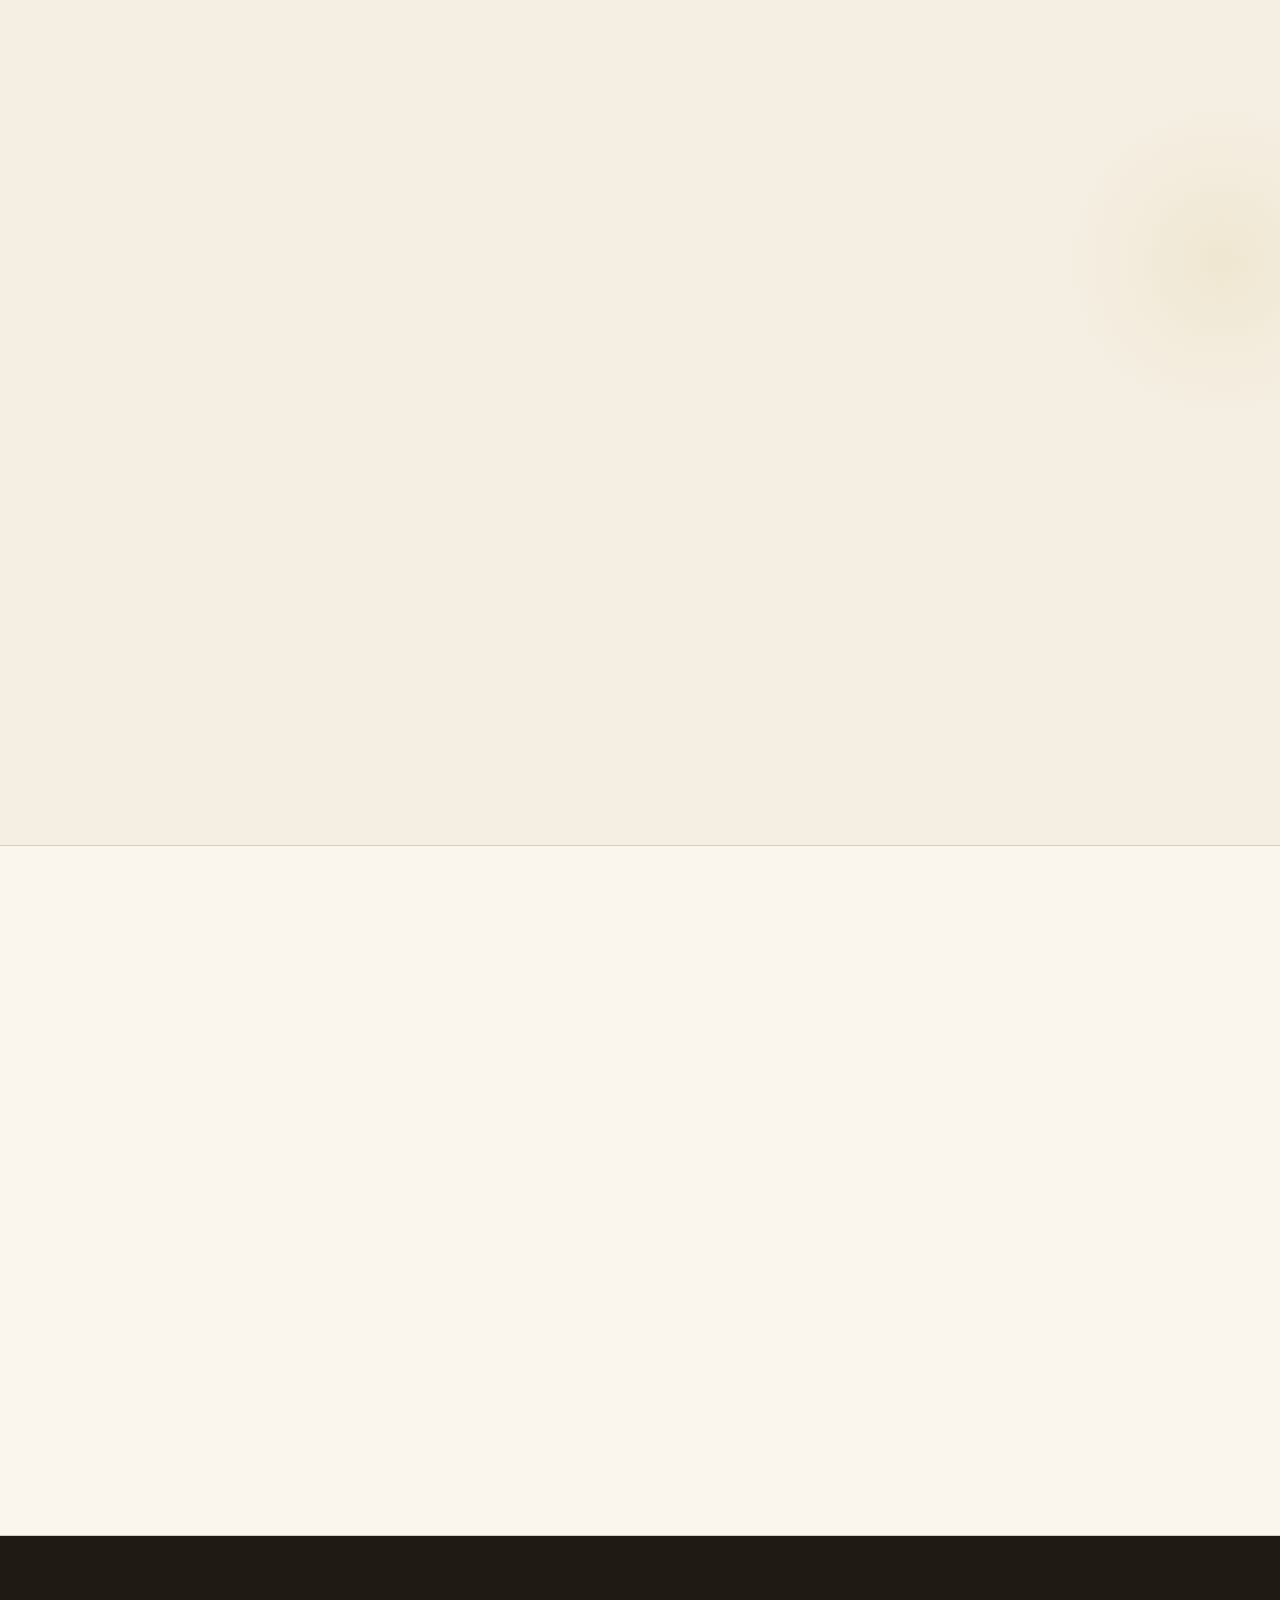
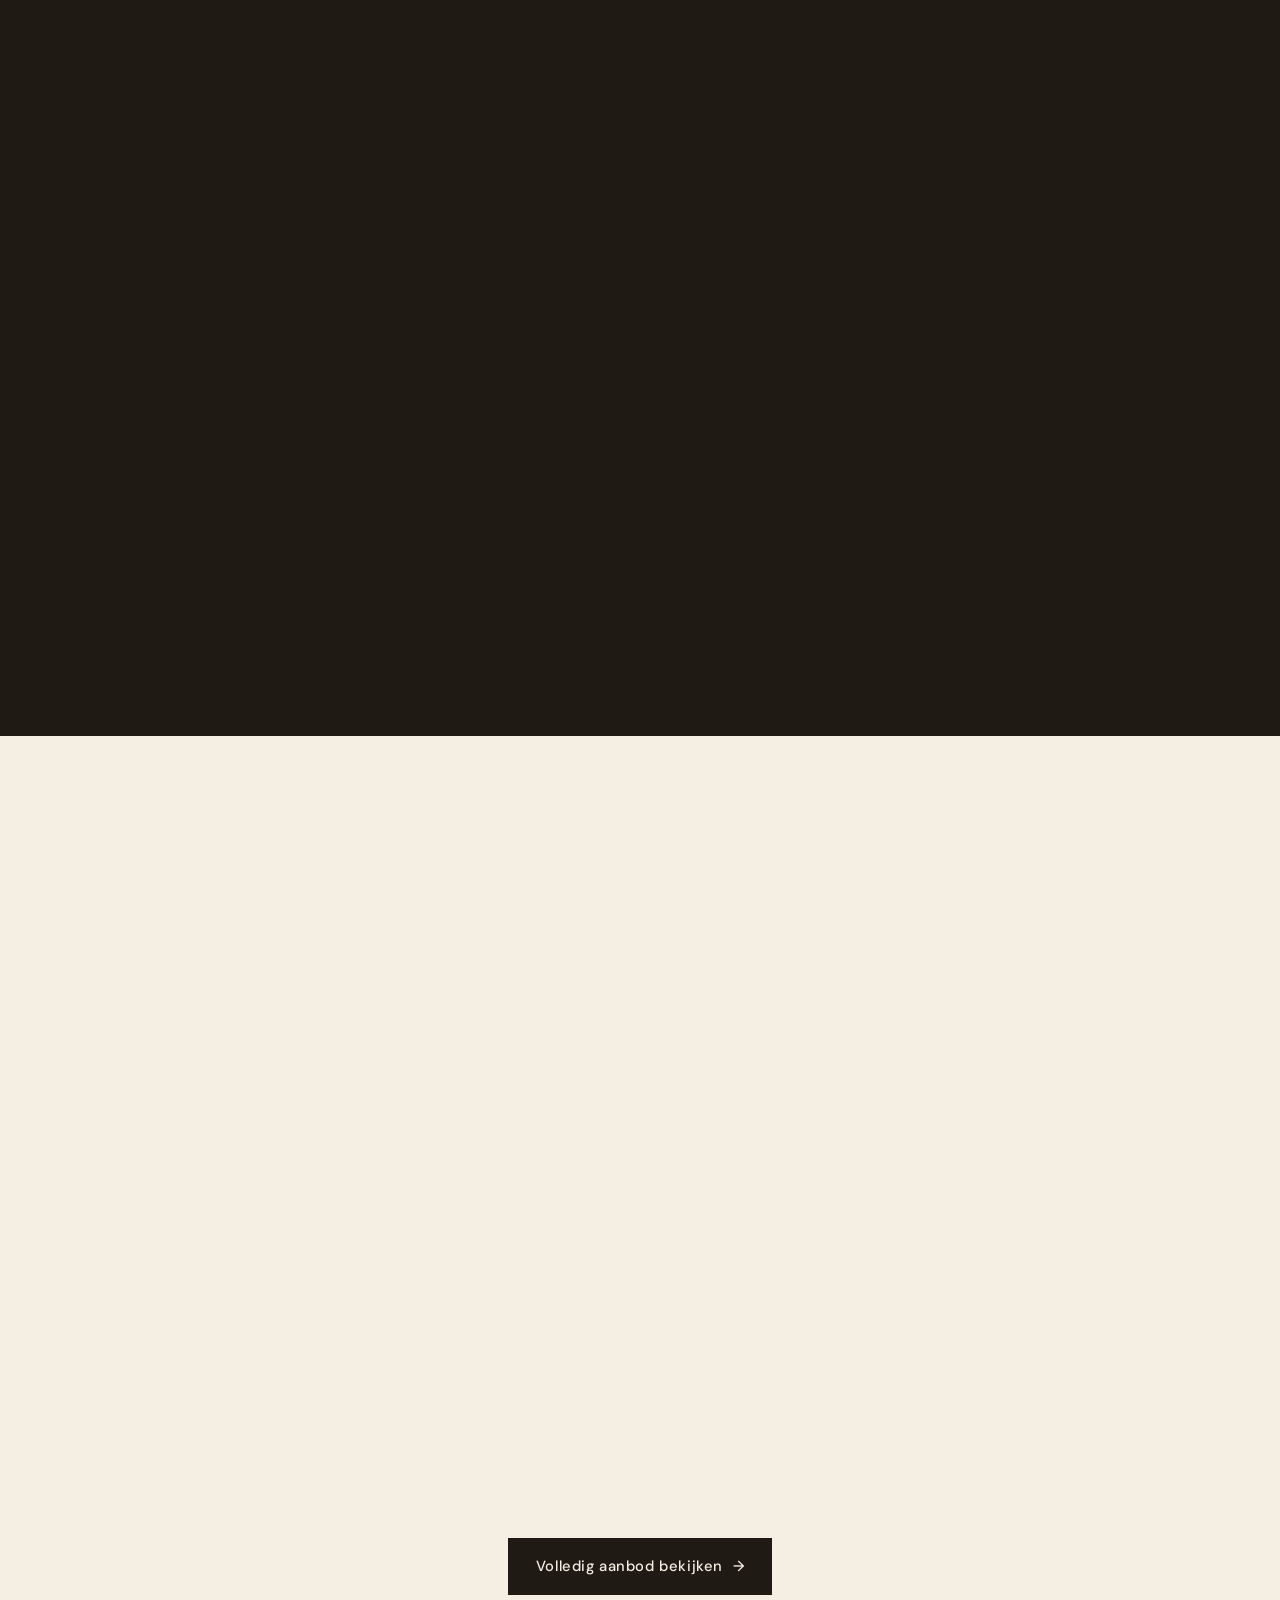
==== index.html @ 1dd6e979 "Add files via upload" ====
<!DOCTYPE html>
<html lang="nl">
<head>
  <meta charset="UTF-8" />
  <meta name="viewport" content="width=device-width, initial-scale=1.0" />

  <!-- SEO -->
  <title>Bakkerij Peterse Delft — Ambachtelijk desembrood, Nederlands Kampioen 2023</title>
  <meta name="description" content="Ambachtelijke bakkerij in Delft. Verse desembroden, viennoiserie en banket van Daan Peterse — Nederlands Kampioen Desembrood 2023. Open wo, vr en za." />
  <meta name="robots" content="index, follow" />
  <link rel="canonical" href="https://www.bakkerijpeterse.nl/index.html" />

  <!-- Open Graph -->
  <meta property="og:title" content="Bakkerij Peterse Delft — Ambachtelijk desembrood" />
  <meta property="og:description" content="Verse desembroden uit Delft van Daan Peterse, Nederlands Kampioen Desembrood 2023." />
  <meta property="og:image" content="https://www.bakkerijpeterse.nl/assets/images/og-image.webp" />
  <meta property="og:url" content="https://www.bakkerijpeterse.nl/" />
  <meta property="og:type" content="website" />
  <meta property="og:locale" content="nl_NL" />

  <!-- Twitter -->
  <meta name="twitter:card" content="summary_large_image" />

  <!-- Favicon -->
  <link rel="icon" href="assets/images/favicon.ico" />

  <!-- Fonts -->
  <link rel="preconnect" href="https://fonts.googleapis.com" />
  <link rel="preconnect" href="https://fonts.gstatic.com" crossorigin />
  <link href="https://fonts.googleapis.com/css2?family=Fraunces:ital,opsz,wght,SOFT@0,9..144,300..700,30..100;1,9..144,300..700,30..100&family=DM+Sans:wght@400;500;700&display=swap" rel="stylesheet" />

  <!-- Stylesheet -->
  <link rel="stylesheet" href="style.css" />

  <!-- JSON-LD Structured Data: Bakery -->
  <script type="application/ld+json">
  {
    "@context": "https://schema.org",
    "@type": "Bakery",
    "name": "Bakkerij Peterse",
    "description": "Ambachtelijke bakkerij in Delft, gespecialiseerd in desembrood. Eigenaar Daan Peterse is Nederlands Kampioen Desembrood 2023.",
    "url": "https://www.bakkerijpeterse.nl/",
    "image": "https://www.bakkerijpeterse.nl/assets/images/og-image.webp",
    "telephone": "",
    "email": "info@bakkerijpeterse.nl",
    "priceRange": "€€",
    "address": {
      "@type": "PostalAddress",
      "streetAddress": "Hugo de Grootstraat 100",
      "postalCode": "2613 TX",
      "addressLocality": "Delft",
      "addressCountry": "NL"
    },
    "geo": {
      "@type": "GeoCoordinates",
      "latitude": 52.0092962,
      "longitude": 4.3525276
    },
    "openingHoursSpecification": [
      { "@type": "OpeningHoursSpecification", "dayOfWeek": "Wednesday", "opens": "08:00", "closes": "16:00" },
      { "@type": "OpeningHoursSpecification", "dayOfWeek": "Friday",    "opens": "08:00", "closes": "16:00" },
      { "@type": "OpeningHoursSpecification", "dayOfWeek": "Saturday",  "opens": "08:00", "closes": "15:00" }
    ],
    "award": "Nederlands Kampioen Desembrood 2023",
    "sameAs": [
      "https://www.instagram.com/bakkerijpeterse",
      "https://www.facebook.com/p/BakkerijPeterse-100066676513815/"
    ]
  }
  </script>
</head>

<body data-page="home">

  <!-- Header (geladen via fetch) -->
  <div id="site-header"></div>

  <main>
    <!-- ===== HERO ===== -->
    <section class="hero">
      <div class="container">
        <div class="hero-grid">
          <div class="hero-text reveal">
            <span class="eyebrow">Bakkerij in Delft · sinds 2020</span>
            <h1>Eerlijk brood, <em>met geduld</em> gebakken.</h1>
            <p class="lead">Volkoren desembrood dat 24 uur de tijd krijgt. Croissants met écht roomboter. Een buurtbakker die het ambacht weer serieus neemt.</p>

            <div class="hero-meta">
              <span>Hugo de Grootstraat 100, Delft</span>
              <span>Open wo · vr · za</span>
            </div>

            <div class="hero-cta">
              <a href="aanbod.html" class="btn btn-primary btn-arrow">Bekijk het aanbod</a>
              <a href="contact.html" class="btn btn-ghost">Plan je bezoek</a>
            </div>
          </div>

          <div class="hero-image reveal">
            <img src="assets/images/hero.webp"
                 alt="Vers desembrood uit de oven van Bakkerij Peterse Delft"
                 width="1080" height="1350"
                 loading="eager" />
            <div class="champion-seal" role="img" aria-label="Nederlands Kampioen Desembrood 2023">
              <span>Nederlands</span>
              <strong>Kampioen</strong>
              <span>Desembrood<br>2023</span>
            </div>
          </div>
        </div>
      </div>
    </section>

    <!-- ===== VERHAAL SNIPPET ===== -->
    <section class="story-snippet section-tight">
      <div class="container">
        <div class="story-grid">
          <div class="story-image reveal">
            <img src="assets/images/ambacht.webp"
                 alt="Bakker pakt vers desembrood in een papieren zak in de bakkerij"
                 width="1080" height="1350" loading="lazy" />
          </div>

          <div class="reveal">
            <span class="eyebrow">Het verhaal</span>
            <h2>Van een schuur van 7m² naar een eigen winkel.</h2>
            <blockquote>
              "Ik ben niet uit ondernemersoogpunt voor mezelf begonnen, maar omdat ik mooie dingen wilde bakken. Eerlijk, met de tijd die het verdient."
              <cite>— Daan Peterse</cite>
            </blockquote>
            <p style="margin-top: 2rem;"><a href="over.html" class="btn btn-ghost btn-arrow">Lees Daans verhaal</a></p>
          </div>
        </div>
      </div>
    </section>

    <!-- ===== KAMPIOEN-SECTIE ===== -->
    <section class="kampioen">
      <div class="kampioen-grid">
        <div class="kampioen-image reveal">
          <img src="assets/images/kampioen.webp"
               alt="Daan Peterse op het podium van de Nederlandse Bakkersvakwedstrijden 2023 met de winnaarstrofee desembrood"
               width="1080" height="1349" loading="lazy" />
        </div>

        <div class="kampioen-text reveal">
          <span class="eyebrow">Bakkersvakwedstrijden 2023</span>
          <h2>Nederlands Kampioen <em>Desembrood</em>.</h2>
          <p>In november 2023 ging Daan met de eerste prijs naar huis voor het meergranen desem-vloerbrood — gekozen door een vakjury uit alle Nederlandse inzendingen.</p>
          <p>Niet dat we daarna anders zijn gaan bakken. Hetzelfde meel, dezelfde fermentatie­tijden, dezelfde handen. Alleen weten we nu zeker dat geduld z'n vruchten afwerpt.</p>

          <div class="kampioen-meta">8 november 2023 · Eerste prijs Meergranen Desem Vloerbrood</div>
        </div>
      </div>
    </section>

    <!-- ===== AANBOD TEASER (tekst-only) ===== -->
    <section class="section">
      <div class="container">
        <div class="aanbod-intro reveal">
          <span class="eyebrow">Wat we bakken</span>
          <h2>Brood, banket en alles ertussenin.</h2>
          <p class="lead">Iedere bakdag een wisselend aanbod. Wat verkocht is, is verkocht — kom op tijd.</p>
        </div>

        <div class="aanbod-teaser">
          <div class="aanbod-teaser-item reveal">
            <span class="num">01</span>
            <div>
              <h3>Desembroden</h3>
              <p>24 tot 48 uur fermentatie, lokaal meel, een korst om in te bijten. Het brood waarvoor we de NK wonnen.</p>
            </div>
          </div>

          <div class="aanbod-teaser-item reveal">
            <span class="num">02</span>
            <div>
              <h3>Viennoiserie &amp; banket</h3>
              <p>Echte boter-croissants, kaneelbroodjes, kardemom­buns, danishes en pistache­zoetigheid. Ouderwets goed.</p>
            </div>
          </div>

          <div class="aanbod-teaser-item reveal">
            <span class="num">03</span>
            <div>
              <h3>Hartige snacks</h3>
              <p>Ciabatta met mosterd en oude kaas, focaccia, pita met ui en kaas. En soms iets compleet uit het niets.</p>
            </div>
          </div>
        </div>

        <p style="text-align:center; margin-top: 3.5rem;">
          <a href="aanbod.html" class="btn btn-primary btn-arrow">Volledig aanbod bekijken</a>
        </p>
      </div>
    </section>

    <!-- ===== REVIEWS ===== -->
    <section class="reviews section">
      <div class="container">
        <div class="reveal" style="text-align:center; max-width:680px; margin: 0 auto;">
          <span class="eyebrow">Wat klanten zeggen</span>
          <h2>Trots beoordeeld met 4.9 op Google.</h2>
        </div>

        <div class="reviews-grid">
          <article class="review reveal">
            <div class="review-stars" aria-label="5 sterren">★★★★★</div>
            <p>Een van de meest innovatieve bakkerijen in Delft. Van ciabatta gevuld met mosterd en kaas tot een wafel met sriracha en cheddar — alles is super lekker.</p>
            <cite>Google review</cite>
          </article>

          <article class="review reveal">
            <div class="review-stars" aria-label="5 sterren">★★★★★</div>
            <p>Ik had hier de lekkerste madeleine ooit. Zo rijk en boterig, precies zoals het hoort. Alles is er zo goed dat ik liever geen brood eet als ze gesloten zijn.</p>
            <cite>Google review</cite>
          </article>

          <article class="review reveal">
            <div class="review-stars" aria-label="5 sterren">★★★★★</div>
            <p>Geweldige bakkerij, ontzettend vriendelijke staf. De croissants zijn echt top — boterig van binnen, dun en knapperig van buiten. Vakmanschap proef je.</p>
            <cite>Google review</cite>
          </article>
        </div>
      </div>
    </section>

    <!-- ===== CTA STRIP ===== -->
    <section class="cta-strip">
      <div class="container reveal">
        <h2>Kom eens <em>langs</em>.</h2>
        <p>Open op woensdag, vrijdag en zaterdag. We staan klaar met versgebakken brood — zolang het duurt.</p>
        <a href="contact.html" class="btn btn-ghost btn-arrow">Bekijk openingstijden</a>
      </div>
    </section>
  </main>

  <!-- Footer (geladen via fetch) -->
  <div id="site-footer"></div>

  <script src="js/script.js" defer></script>
</body>
</html>
---- style.css ----
/* =========================================================
   BAKKERIJ PETERSE — STYLE.CSS
   Beeldstijl: A (Minimalistisch, editorial)
   Kleuren: warme bakkerij-aardetinten
   ========================================================= */

/* ---------- Design Tokens ---------- */
:root {
  /* Kleuren */
  --cream: #F5EFE3;
  --bone:  #FAF6EE;
  --ink:   #1F1A14;
  --clay:  #8B6F47;
  --crust: #C2935A;
  --gold:  #B8860B;
  --line:  #D9CCB1;
  --muted: #6B5E4F;

  /* Typografie */
  --font-display: 'Fraunces', 'Georgia', serif;
  --font-body: 'DM Sans', system-ui, -apple-system, sans-serif;

  /* Schaal */
  --maxw: 1200px;
  --gutter: clamp(1.25rem, 4vw, 2.5rem);

  /* Animatie */
  --ease: cubic-bezier(0.22, 1, 0.36, 1);
}

/* ---------- Reset ---------- */
*, *::before, *::after { box-sizing: border-box; }

html {
  scroll-behavior: smooth;
  -webkit-text-size-adjust: 100%;
}

body {
  margin: 0;
  font-family: var(--font-body);
  font-size: 17px;
  line-height: 1.65;
  color: var(--ink);
  background: var(--cream);
  overflow-x: hidden;
  -webkit-font-smoothing: antialiased;
  text-rendering: optimizeLegibility;
}

img, picture, svg, video {
  display: block;
  max-width: 100%;
  height: auto;
}

a {
  color: inherit;
  text-decoration: none;
  transition: color 0.25s var(--ease);
}

button {
  font-family: inherit;
  cursor: pointer;
  border: none;
  background: none;
}

/* ---------- Typografie ---------- */
h1, h2, h3, h4 {
  font-family: var(--font-display);
  font-weight: 400;
  font-variation-settings: "SOFT" 30, "WONK" 0, "opsz" 144;
  line-height: 1.1;
  letter-spacing: -0.01em;
  margin: 0 0 0.6em;
  color: var(--ink);
}

h1 {
  font-size: clamp(2.4rem, 6vw, 4.6rem);
  font-weight: 350;
  letter-spacing: -0.02em;
}

h2 {
  font-size: clamp(1.9rem, 4vw, 3rem);
}

h3 {
  font-size: clamp(1.3rem, 2.5vw, 1.7rem);
}

p { margin: 0 0 1.1em; }

.eyebrow {
  display: inline-block;
  font-family: var(--font-body);
  font-size: 0.78rem;
  font-weight: 500;
  letter-spacing: 0.18em;
  text-transform: uppercase;
  color: var(--clay);
  margin-bottom: 1.2rem;
}

.lead {
  font-family: var(--font-display);
  font-size: clamp(1.15rem, 2vw, 1.45rem);
  font-weight: 350;
  line-height: 1.4;
  color: var(--muted);
  font-style: italic;
}

/* ---------- Layout helpers ---------- */
.container {
  width: 100%;
  max-width: var(--maxw);
  margin: 0 auto;
  padding-left: var(--gutter);
  padding-right: var(--gutter);
}

.section {
  padding: clamp(4rem, 9vw, 7.5rem) 0;
}

.section-tight {
  padding: clamp(2.5rem, 5vw, 4rem) 0;
}

.divider {
  height: 1px;
  background: var(--line);
  border: none;
  margin: 0;
}

/* ---------- Buttons ---------- */
.btn {
  display: inline-flex;
  align-items: center;
  gap: 0.6rem;
  padding: 0.95rem 1.7rem;
  font-family: var(--font-body);
  font-size: 0.92rem;
  font-weight: 500;
  letter-spacing: 0.04em;
  border-radius: 0;
  cursor: pointer;
  transition: all 0.3s var(--ease);
  border: 1px solid transparent;
}

.btn-primary {
  background: var(--ink);
  color: var(--cream);
}
.btn-primary:hover {
  background: var(--crust);
  color: var(--bone);
  transform: translateY(-2px);
}

.btn-ghost {
  background: transparent;
  color: var(--ink);
  border-color: var(--ink);
}
.btn-ghost:hover {
  background: var(--ink);
  color: var(--cream);
}

.btn-arrow::after {
  content: "→";
  transition: transform 0.3s var(--ease);
}
.btn-arrow:hover::after {
  transform: translateX(4px);
}

/* ---------- Header ---------- */
.site-header {
  position: sticky;
  top: 0;
  z-index: 100;
  background: rgba(245, 239, 227, 0.92);
  backdrop-filter: blur(10px);
  -webkit-backdrop-filter: blur(10px);
  border-bottom: 1px solid var(--line);
}

.nav {
  display: flex;
  align-items: center;
  justify-content: space-between;
  padding: 1.1rem 0;
}

.logo {
  font-family: var(--font-display);
  font-size: 1.4rem;
  font-weight: 400;
  letter-spacing: 0.02em;
  font-variation-settings: "SOFT" 50;
}

.logo strong {
  font-weight: 500;
}

.logo .dot {
  color: var(--gold);
  margin: 0 0.2em;
}

.nav-links {
  display: none;
  gap: 2.4rem;
  list-style: none;
  margin: 0;
  padding: 0;
}

.nav-links a {
  font-size: 0.92rem;
  font-weight: 400;
  position: relative;
  padding: 0.4rem 0;
}

.nav-links a::after {
  content: "";
  position: absolute;
  left: 0;
  bottom: 0;
  width: 0;
  height: 1px;
  background: var(--ink);
  transition: width 0.3s var(--ease);
}

.nav-links a:hover::after,
.nav-links a.active::after {
  width: 100%;
}

.menu-toggle {
  display: flex;
  flex-direction: column;
  gap: 5px;
  padding: 0.5rem;
}

.menu-toggle span {
  width: 26px;
  height: 1.5px;
  background: var(--ink);
  transition: all 0.3s var(--ease);
}

.menu-toggle.open span:nth-child(1) {
  transform: translateY(6.5px) rotate(45deg);
}
.menu-toggle.open span:nth-child(2) {
  opacity: 0;
}
.menu-toggle.open span:nth-child(3) {
  transform: translateY(-6.5px) rotate(-45deg);
}

.mobile-menu {
  position: fixed;
  inset: 0;
  background: var(--cream);
  display: flex;
  flex-direction: column;
  justify-content: center;
  align-items: center;
  gap: 2rem;
  list-style: none;
  margin: 0;
  padding: 0;
  transform: translateX(100%);
  transition: transform 0.4s var(--ease);
  z-index: 99;
}

.mobile-menu.open {
  transform: translateX(0);
}

.mobile-menu a {
  font-family: var(--font-display);
  font-size: 2rem;
  font-weight: 350;
}

/* ---------- Hero ---------- */
.hero {
  position: relative;
  padding: clamp(3rem, 7vw, 6rem) 0 clamp(4rem, 9vw, 7rem);
  overflow: hidden;
}

.hero::before {
  content: "";
  position: absolute;
  top: 12%;
  right: -8%;
  width: 320px;
  height: 320px;
  background: radial-gradient(circle, rgba(184, 134, 11, 0.08), transparent 70%);
  border-radius: 50%;
  pointer-events: none;
}

.hero-grid {
  display: grid;
  grid-template-columns: 1fr;
  gap: 3rem;
  align-items: center;
}

.hero-text h1 {
  margin-bottom: 1.5rem;
}

.hero-text h1 em {
  font-style: italic;
  font-weight: 350;
  font-variation-settings: "SOFT" 60;
  color: var(--crust);
}

.hero-meta {
  display: flex;
  flex-wrap: wrap;
  gap: 1.2rem;
  margin: 2rem 0;
  font-size: 0.88rem;
  color: var(--muted);
}

.hero-meta span {
  display: inline-flex;
  align-items: center;
  gap: 0.5rem;
}

.hero-meta span::before {
  content: "•";
  color: var(--crust);
}

.hero-cta {
  display: flex;
  flex-wrap: wrap;
  gap: 1rem;
  margin-top: 2rem;
}

.hero-image {
  position: relative;
  aspect-ratio: 4 / 5;
  overflow: hidden;
  background: var(--bone);
}

.hero-image img {
  width: 100%;
  height: 100%;
  object-fit: cover;
}

/* Kampioens-zegel */
.champion-seal {
  position: absolute;
  bottom: -28px;
  right: -28px;
  width: 150px;
  height: 150px;
  background: var(--gold);
  color: var(--cream);
  border-radius: 50%;
  display: flex;
  flex-direction: column;
  align-items: center;
  justify-content: center;
  text-align: center;
  font-family: var(--font-display);
  font-size: 0.75rem;
  font-weight: 500;
  letter-spacing: 0.08em;
  text-transform: uppercase;
  line-height: 1.3;
  box-shadow: 0 6px 30px rgba(31, 26, 20, 0.18);
  z-index: 2;
  transform: rotate(-8deg);
  animation: gentle-float 6s ease-in-out infinite;
}

.champion-seal strong {
  font-size: 1.5rem;
  font-weight: 500;
  font-style: italic;
  display: block;
  margin: 0.15rem 0;
  letter-spacing: 0;
}

@keyframes gentle-float {
  0%, 100% { transform: rotate(-8deg) translateY(0); }
  50% { transform: rotate(-6deg) translateY(-6px); }
}

/* ---------- Verhaal-snippet (Home) ---------- */
.story-snippet {
  background: var(--bone);
  border-top: 1px solid var(--line);
  border-bottom: 1px solid var(--line);
}

.story-grid {
  display: grid;
  grid-template-columns: 1fr;
  gap: 2.5rem;
  align-items: center;
}

.story-image {
  aspect-ratio: 4 / 5;
  overflow: hidden;
  background: var(--cream);
  order: -1;
}

.story-image img {
  width: 100%;
  height: 100%;
  object-fit: cover;
}

.story-grid blockquote {
  font-family: var(--font-display);
  font-size: clamp(1.4rem, 3vw, 2.1rem);
  font-weight: 350;
  font-style: italic;
  line-height: 1.35;
  color: var(--ink);
  margin: 0;
  padding-left: 1.5rem;
  border-left: 2px solid var(--gold);
}

.story-grid cite {
  display: block;
  margin-top: 1.5rem;
  font-family: var(--font-body);
  font-style: normal;
  font-size: 0.85rem;
  letter-spacing: 0.12em;
  text-transform: uppercase;
  color: var(--clay);
}

/* ---------- Kampioen-sectie (Home) ---------- */
.kampioen {
  background: var(--ink);
  color: var(--cream);
  overflow: hidden;
}

.kampioen-grid {
  display: grid;
  grid-template-columns: 1fr;
  gap: 0;
  align-items: stretch;
}

.kampioen-image {
  aspect-ratio: 4 / 5;
  overflow: hidden;
  background: var(--clay);
}

.kampioen-image img {
  width: 100%;
  height: 100%;
  object-fit: cover;
}

.kampioen-text {
  padding: clamp(3rem, 6vw, 5rem) clamp(1.5rem, 4vw, 4rem);
  display: flex;
  flex-direction: column;
  justify-content: center;
}

.kampioen-text .eyebrow { color: var(--gold); }

.kampioen-text h2 {
  color: var(--cream);
  margin-bottom: 1.5rem;
}

.kampioen-text h2 em {
  font-style: italic;
  color: var(--gold);
}

.kampioen-text p {
  color: rgba(245, 239, 227, 0.8);
  font-size: 1.02rem;
  margin-bottom: 1em;
}

.kampioen-meta {
  margin-top: 2rem;
  padding-top: 2rem;
  border-top: 1px solid rgba(245, 239, 227, 0.18);
  font-family: var(--font-display);
  font-size: 0.92rem;
  font-style: italic;
  color: var(--gold);
  letter-spacing: 0.08em;
}

/* ---------- Aanbod-intro / sectie-intro ---------- */
.aanbod-intro {
  text-align: center;
  max-width: 720px;
  margin: 0 auto 4rem;
}

/* ---------- Tekst-only aanbod-teaser op homepage ---------- */
.aanbod-teaser {
  display: grid;
  grid-template-columns: 1fr;
  gap: 1.5rem;
  margin: 3rem auto 0;
  max-width: 900px;
}

.aanbod-teaser-item {
  display: flex;
  align-items: baseline;
  gap: 1.5rem;
  padding: 1.6rem 0;
  border-bottom: 1px solid var(--line);
}

.aanbod-teaser-item:last-child { border-bottom: none; }

.aanbod-teaser-item .num {
  font-family: var(--font-display);
  font-size: 0.95rem;
  font-style: italic;
  color: var(--gold);
  letter-spacing: 0.08em;
  flex-shrink: 0;
  min-width: 3rem;
}

.aanbod-teaser-item h3 {
  font-style: italic;
  margin: 0 0 0.3rem;
  font-size: clamp(1.2rem, 2vw, 1.5rem);
}

.aanbod-teaser-item p {
  font-size: 0.97rem;
  color: var(--muted);
  margin: 0;
}

/* ---------- Aanbod page (afwisselend L/R) ---------- */
.dienst-block {
  display: grid;
  grid-template-columns: 1fr;
  gap: 2.5rem;
  align-items: center;
  padding: clamp(2.5rem, 6vw, 5rem) 0;
}

.dienst-block .img {
  aspect-ratio: 4 / 5;
  overflow: hidden;
  background: var(--bone);
  order: -1;
}

.dienst-block .img img {
  width: 100%;
  height: 100%;
  object-fit: cover;
}

.dienst-block .num {
  font-family: var(--font-display);
  font-size: 0.95rem;
  font-style: italic;
  color: var(--gold);
  letter-spacing: 0.1em;
  margin-bottom: 1rem;
  display: block;
}

.dienst-block + .dienst-block {
  border-top: 1px solid var(--line);
}

/* ---------- Werkproces ---------- */
.werkproces {
  background: var(--ink);
  color: var(--cream);
}

.werkproces .eyebrow { color: var(--crust); }

.werkproces h2 { color: var(--cream); }

.werkproces-grid {
  display: grid;
  grid-template-columns: 1fr;
  gap: 2.5rem;
  margin-top: 3rem;
}

.werkproces-step {
  border-top: 1px solid rgba(245, 239, 227, 0.18);
  padding-top: 1.5rem;
}

.werkproces-step .num {
  font-family: var(--font-display);
  font-size: 0.9rem;
  font-style: italic;
  color: var(--crust);
  letter-spacing: 0.1em;
  display: block;
  margin-bottom: 0.5rem;
}

.werkproces-step h3 {
  color: var(--cream);
  font-style: italic;
  margin-bottom: 0.5rem;
}

.werkproces-step p {
  color: rgba(245, 239, 227, 0.78);
  margin: 0;
  font-size: 0.95rem;
}

/* ---------- Reviews ---------- */
.reviews {
  background: var(--bone);
}

.reviews-grid {
  display: grid;
  grid-template-columns: 1fr;
  gap: 2rem;
  margin-top: 3rem;
}

.review {
  background: var(--cream);
  padding: 2rem;
  border-left: 2px solid var(--gold);
}

.review-stars {
  color: var(--gold);
  letter-spacing: 0.15em;
  font-size: 0.9rem;
  margin-bottom: 1rem;
}

.review p {
  font-family: var(--font-display);
  font-size: 1.05rem;
  font-style: italic;
  line-height: 1.55;
  margin: 0 0 1rem;
}

.review cite {
  display: block;
  font-family: var(--font-body);
  font-style: normal;
  font-size: 0.82rem;
  letter-spacing: 0.1em;
  text-transform: uppercase;
  color: var(--clay);
}

/* ---------- Over (verhalend) ---------- */
.over-hero {
  padding-top: clamp(3rem, 6vw, 5rem);
}

.over-hero-grid {
  display: grid;
  grid-template-columns: 1fr;
  gap: 3rem;
  align-items: center;
}

.over-portret {
  aspect-ratio: 4 / 5;
  overflow: hidden;
  background: var(--bone);
}

.over-portret img { width: 100%; height: 100%; object-fit: cover; }

.over-content article p {
  font-size: 1.02rem;
  margin-bottom: 1.4em;
}

.over-stat {
  display: grid;
  grid-template-columns: repeat(2, 1fr);
  gap: 1.5rem;
  padding: 2.5rem 0;
  border-top: 1px solid var(--line);
  border-bottom: 1px solid var(--line);
  margin: 3rem 0;
}

.over-stat .stat strong {
  display: block;
  font-family: var(--font-display);
  font-size: clamp(2rem, 4vw, 3rem);
  font-weight: 350;
  font-style: italic;
  color: var(--crust);
  line-height: 1;
}

.over-stat .stat span {
  display: block;
  margin-top: 0.5rem;
  font-size: 0.85rem;
  letter-spacing: 0.1em;
  text-transform: uppercase;
  color: var(--muted);
}

/* ---------- Waarden ---------- */
.waarden {
  background: var(--bone);
  border-top: 1px solid var(--line);
  border-bottom: 1px solid var(--line);
}

.waarden-grid {
  display: grid;
  grid-template-columns: 1fr;
  gap: 2.5rem;
  margin-top: 3rem;
}

.waarde h3 {
  font-style: italic;
  margin-bottom: 0.6rem;
  color: var(--ink);
}

.waarde p { color: var(--muted); margin: 0; }

.waarde::before {
  content: "—";
  display: block;
  font-family: var(--font-display);
  color: var(--gold);
  font-size: 1.4rem;
  margin-bottom: 1rem;
}

/* ---------- Contact ---------- */
.contact-grid {
  display: grid;
  grid-template-columns: 1fr;
  gap: 3.5rem;
  margin-top: 3rem;
}

.contact-info dl {
  margin: 0;
  display: grid;
  gap: 1.6rem;
}

.contact-info dt {
  font-family: var(--font-body);
  font-size: 0.78rem;
  letter-spacing: 0.15em;
  text-transform: uppercase;
  color: var(--clay);
  margin-bottom: 0.3rem;
}

.contact-info dd {
  margin: 0;
  font-family: var(--font-display);
  font-size: 1.15rem;
  line-height: 1.4;
}

.contact-info a:hover { color: var(--crust); }

.openingstijden {
  list-style: none;
  margin: 0;
  padding: 0;
}

.openingstijden li {
  display: flex;
  justify-content: space-between;
  padding: 0.6rem 0;
  border-bottom: 1px solid var(--line);
  font-family: var(--font-body);
  font-size: 0.97rem;
}

.openingstijden li:last-child { border: none; }

.openingstijden .gesloten { color: var(--muted); font-style: italic; }

.contact-form {
  display: flex;
  flex-direction: column;
  gap: 1.2rem;
}

.contact-form label {
  font-size: 0.78rem;
  letter-spacing: 0.15em;
  text-transform: uppercase;
  color: var(--clay);
  margin-bottom: 0.4rem;
  display: block;
}

.contact-form input,
.contact-form textarea {
  width: 100%;
  padding: 0.95rem 1rem;
  border: 1px solid var(--line);
  background: var(--bone);
  font-family: var(--font-body);
  font-size: 1rem;
  color: var(--ink);
  border-radius: 0;
  transition: border-color 0.25s var(--ease);
}

.contact-form input:focus,
.contact-form textarea:focus {
  outline: none;
  border-color: var(--ink);
}

.contact-form textarea {
  min-height: 140px;
  resize: vertical;
}

.contact-form .btn {
  align-self: flex-start;
  margin-top: 0.5rem;
}

.map-wrapper {
  margin-top: 3rem;
  aspect-ratio: 16 / 7;
  overflow: hidden;
  background: var(--bone);
  border: 1px solid var(--line);
}

.map-wrapper iframe {
  width: 100%;
  height: 100%;
  border: 0;
  filter: grayscale(0.3) contrast(1.05);
}

/* ---------- Sfeerfoto-banner (contact) ---------- */
.sfeer-banner {
  margin-top: clamp(3rem, 5vw, 4rem);
  display: grid;
  grid-template-columns: 1fr;
  gap: 0;
  background: var(--bone);
}

.sfeer-banner-image {
  aspect-ratio: 4 / 5;
  overflow: hidden;
  max-height: 540px;
}

.sfeer-banner-image img {
  width: 100%;
  height: 100%;
  object-fit: cover;
}

.sfeer-banner-text {
  padding: clamp(2.5rem, 5vw, 4rem);
  display: flex;
  flex-direction: column;
  justify-content: center;
  align-items: flex-start;
}

.sfeer-banner-text h3 {
  font-style: italic;
  margin-bottom: 1rem;
}

.sfeer-banner-text p {
  color: var(--muted);
  margin: 0 0 1em;
}

/* ---------- Privacy page ---------- */
.privacy-content {
  max-width: 760px;
  margin: 0 auto;
}

.privacy-content h2 {
  margin-top: 2.5rem;
  font-size: clamp(1.4rem, 2.5vw, 1.8rem);
}

.privacy-content ul {
  padding-left: 1.4rem;
  margin: 0 0 1.4em;
}

.privacy-content li { margin-bottom: 0.4rem; }

/* ---------- CTA-strook ---------- */
.cta-strip {
  background: var(--ink);
  color: var(--cream);
  text-align: center;
  padding: clamp(4rem, 8vw, 6rem) 0;
}

.cta-strip h2 {
  color: var(--cream);
  margin-bottom: 1rem;
}

.cta-strip h2 em {
  color: var(--crust);
  font-style: italic;
}

.cta-strip p {
  color: rgba(245, 239, 227, 0.78);
  max-width: 540px;
  margin: 0 auto 2rem;
}

.cta-strip .btn-ghost {
  color: var(--cream);
  border-color: var(--cream);
}
.cta-strip .btn-ghost:hover {
  background: var(--cream);
  color: var(--ink);
}

/* ---------- Footer ---------- */
.site-footer {
  background: var(--cream);
  border-top: 1px solid var(--line);
  padding: clamp(3rem, 6vw, 5rem) 0 2rem;
}

.footer-grid {
  display: grid;
  grid-template-columns: 1fr;
  gap: 2.5rem;
  margin-bottom: 3rem;
}

.footer-col h4 {
  font-family: var(--font-body);
  font-size: 0.78rem;
  font-weight: 500;
  letter-spacing: 0.18em;
  text-transform: uppercase;
  color: var(--clay);
  margin-bottom: 1.2rem;
}

.footer-col ul {
  list-style: none;
  margin: 0;
  padding: 0;
}

.footer-col li {
  margin-bottom: 0.6rem;
  font-size: 0.95rem;
}

.footer-col a:hover { color: var(--crust); }

.footer-brand .logo { font-size: 1.3rem; display: block; margin-bottom: 1rem; }

.footer-brand p {
  font-size: 0.92rem;
  color: var(--muted);
  margin: 0;
}

.footer-bottom {
  display: flex;
  flex-direction: column;
  gap: 0.8rem;
  padding-top: 2rem;
  border-top: 1px solid var(--line);
  font-size: 0.82rem;
  color: var(--muted);
}

.footer-bottom a:hover { color: var(--crust); }

/* ---------- Reveal-animatie ---------- */
.reveal {
  opacity: 0;
  transform: translateY(24px);
  transition: opacity 0.9s var(--ease), transform 0.9s var(--ease);
}

.reveal.is-visible {
  opacity: 1;
  transform: translateY(0);
}

/* ---------- Responsive ---------- */

/* Tablet — 768px+ */
@media (min-width: 768px) {
  body { font-size: 17px; }

  .nav-links { display: flex; }
  .menu-toggle { display: none; }

  .hero-grid {
    grid-template-columns: 1.05fr 1fr;
    gap: 4rem;
  }

  .story-grid {
    grid-template-columns: 0.85fr 1.15fr;
    gap: 4rem;
  }
  .story-image { order: 0; }

  .kampioen-grid {
    grid-template-columns: 1fr 1fr;
  }

  .aanbod-teaser-item {
    align-items: baseline;
  }

  .dienst-block {
    grid-template-columns: 1fr 1fr;
    gap: 4rem;
  }
  .dienst-block .img { order: 0; }
  .dienst-block.reverse .img { order: 2; }

  .werkproces-grid {
    grid-template-columns: repeat(2, 1fr);
    gap: 3rem;
  }

  .reviews-grid {
    grid-template-columns: repeat(3, 1fr);
  }

  .over-hero-grid {
    grid-template-columns: 1fr 1.2fr;
    gap: 4rem;
  }

  .over-stat {
    grid-template-columns: repeat(4, 1fr);
  }

  .waarden-grid {
    grid-template-columns: repeat(3, 1fr);
    gap: 3rem;
  }

  .contact-grid {
    grid-template-columns: 1fr 1fr;
    gap: 4.5rem;
  }

  .sfeer-banner {
    grid-template-columns: 1fr 1fr;
  }

  .footer-grid {
    grid-template-columns: 1.4fr 1fr 1fr 1fr;
    gap: 3rem;
  }

  .footer-bottom {
    flex-direction: row;
    justify-content: space-between;
    align-items: center;
  }

  .champion-seal {
    width: 175px;
    height: 175px;
    bottom: -32px;
    right: -32px;
    font-size: 0.78rem;
  }

  .champion-seal strong { font-size: 1.7rem; }
}

/* Desktop — 1200px+ */
@media (min-width: 1200px) {
  .werkproces-grid {
    grid-template-columns: repeat(4, 1fr);
  }
}

/* Reduced motion */
@media (prefers-reduced-motion: reduce) {
  *, *::before, *::after {
    animation-duration: 0.01ms !important;
    transition-duration: 0.01ms !important;
  }
}
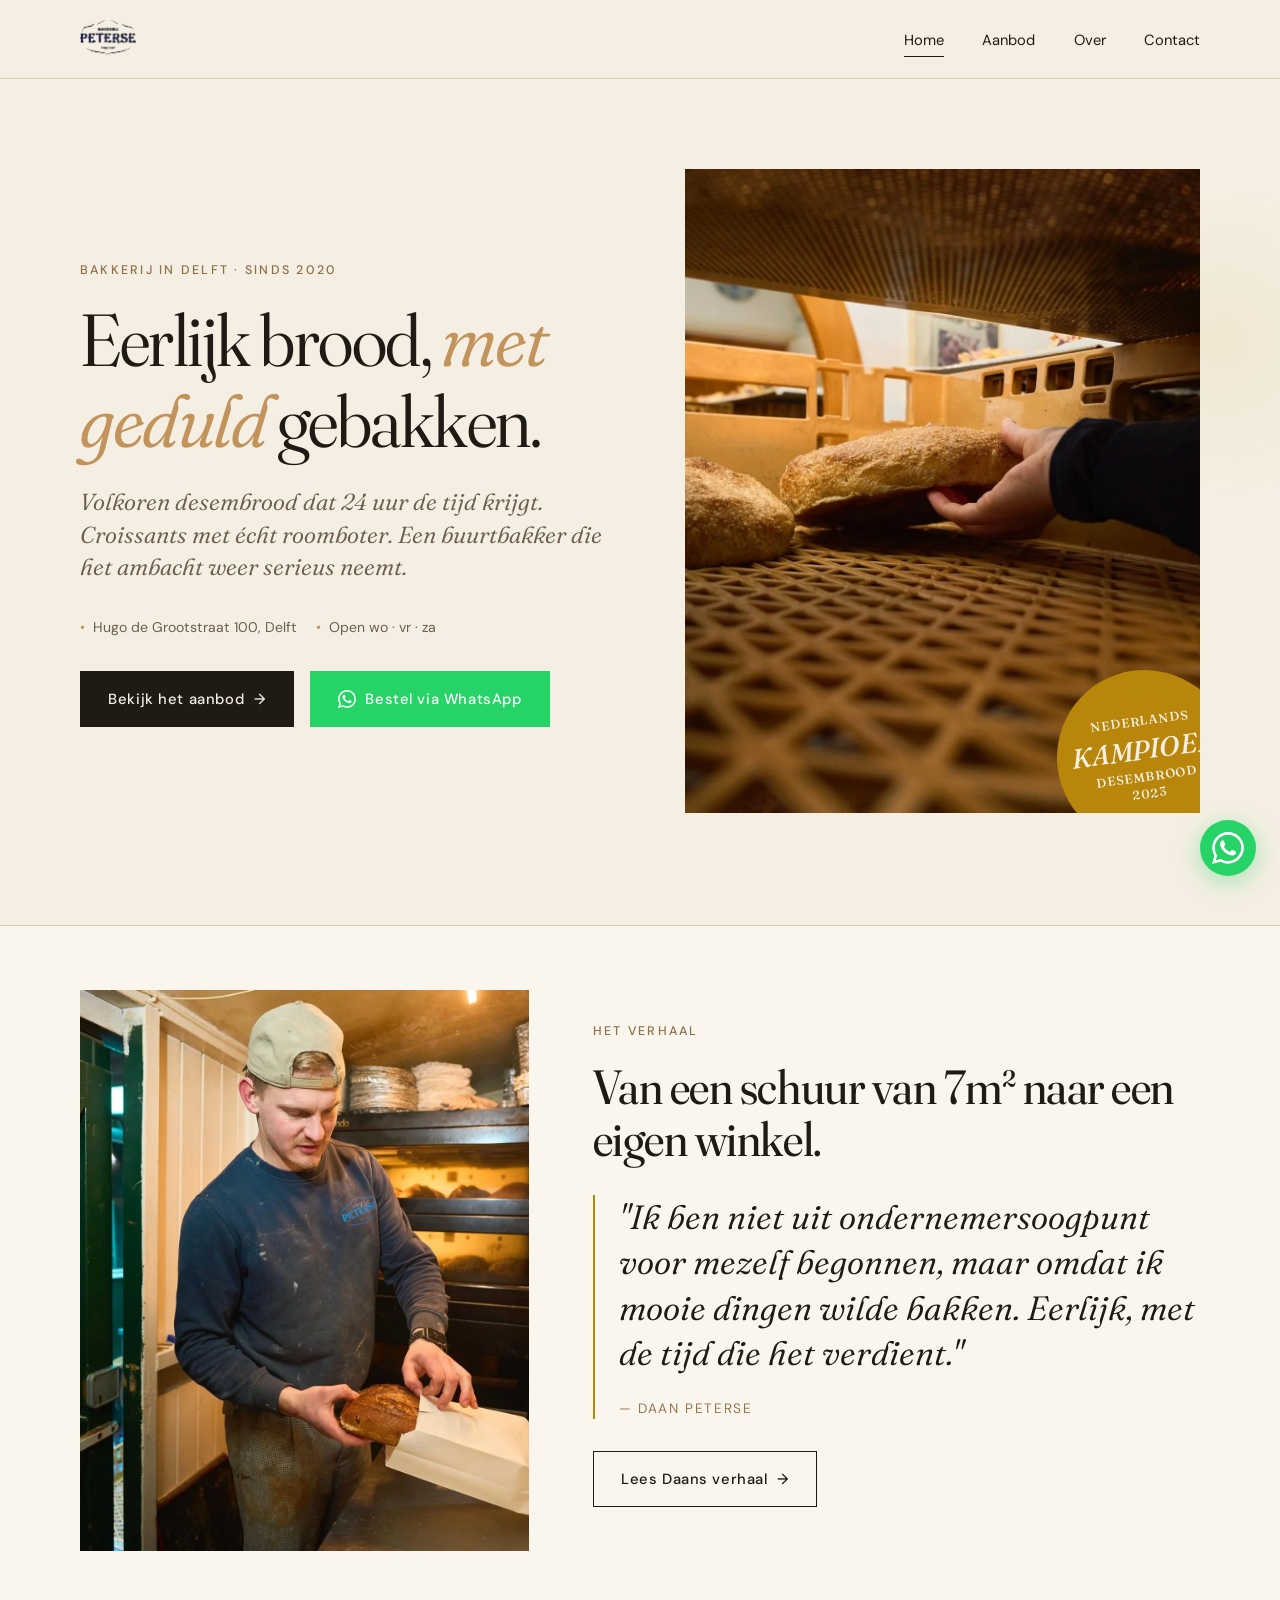
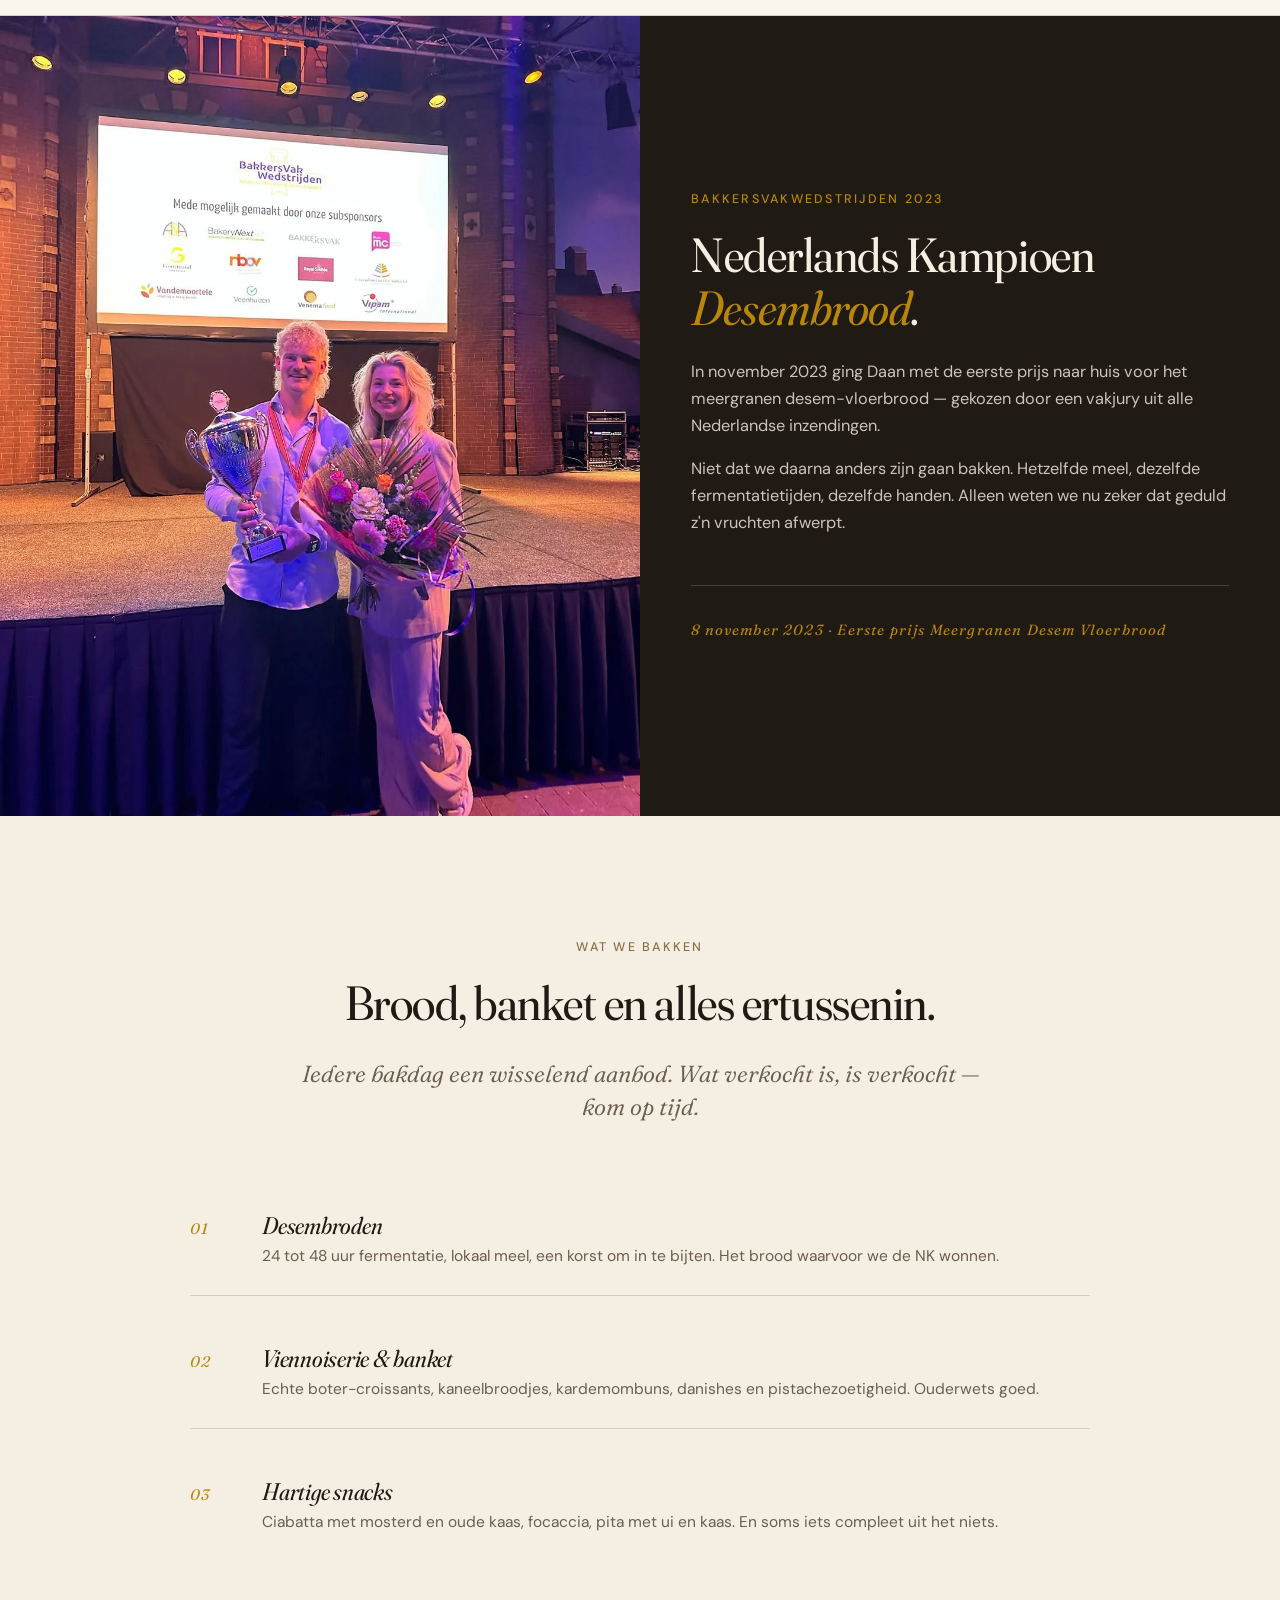
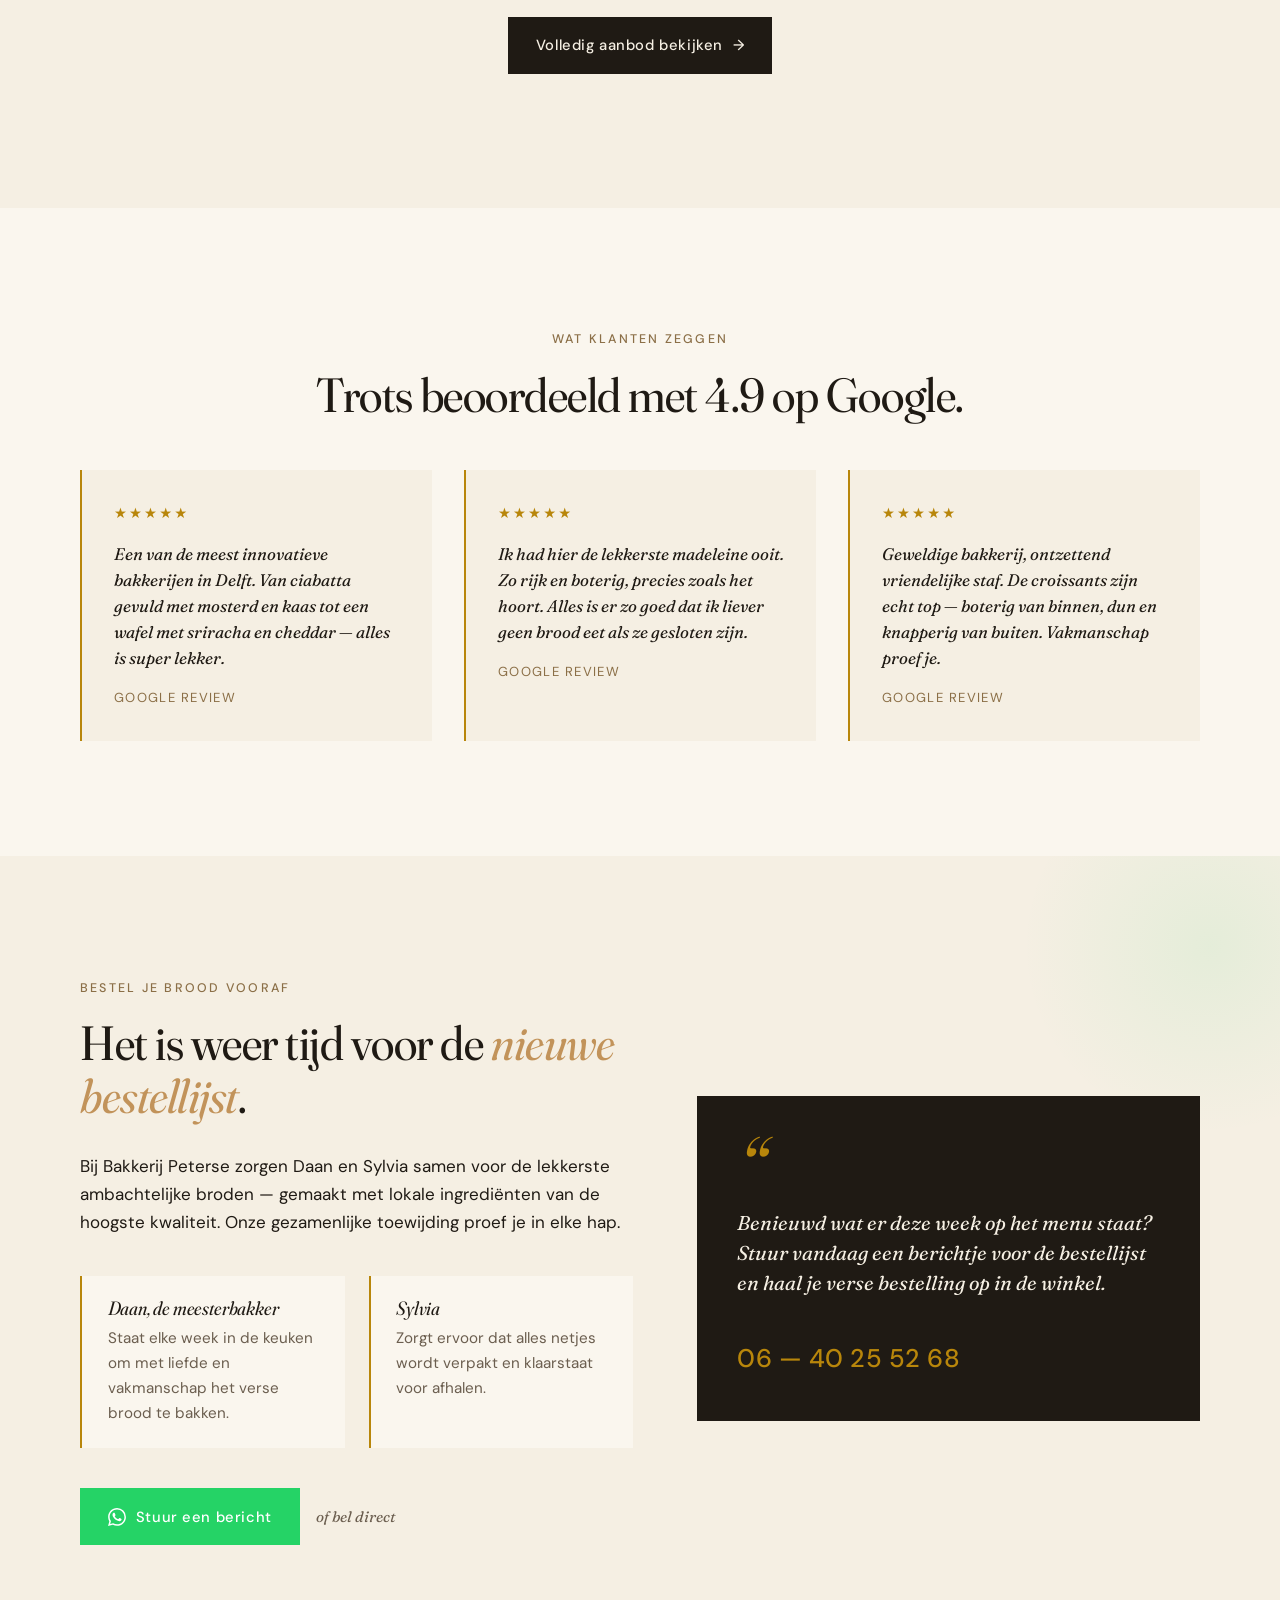
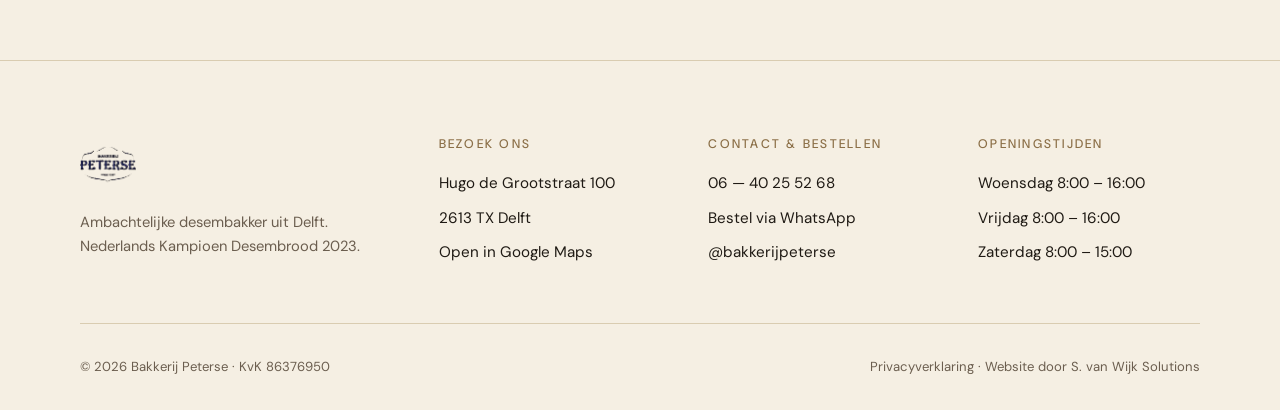
==== commit d079cce9: "Add files via upload" ====
--- a/index.html
+++ b/index.html
@@ -6,7 +6,7 @@
 
   <!-- SEO -->
   <title>Bakkerij Peterse Delft — Ambachtelijk desembrood, Nederlands Kampioen 2023</title>
-  <meta name="description" content="Ambachtelijke bakkerij in Delft. Verse desembroden, viennoiserie en banket van Daan Peterse — Nederlands Kampioen Desembrood 2023. Open wo, vr en za." />
+  <meta name="description" content="Ambachtelijke bakkerij in Delft. Verse desembroden, viennoiserie en banket van Daan en Sylvia Peterse — Nederlands Kampioen Desembrood 2023. Bestel via WhatsApp." />
   <meta name="robots" content="index, follow" />
   <link rel="canonical" href="https://www.bakkerijpeterse.nl/index.html" />
 
@@ -38,10 +38,10 @@
     "@context": "https://schema.org",
     "@type": "Bakery",
     "name": "Bakkerij Peterse",
-    "description": "Ambachtelijke bakkerij in Delft, gespecialiseerd in desembrood. Eigenaar Daan Peterse is Nederlands Kampioen Desembrood 2023.",
+    "description": "Ambachtelijke bakkerij in Delft, gespecialiseerd in desembrood. Eigenaar Daan Peterse is Nederlands Kampioen Desembrood 2023. Bestel verse broden via WhatsApp.",
     "url": "https://www.bakkerijpeterse.nl/",
     "image": "https://www.bakkerijpeterse.nl/assets/images/og-image.webp",
-    "telephone": "",
+    "telephone": "+31640255268",
     "email": "info@bakkerijpeterse.nl",
     "priceRange": "€€",
     "address": {
@@ -92,7 +92,14 @@
 
             <div class="hero-cta">
               <a href="aanbod.html" class="btn btn-primary btn-arrow">Bekijk het aanbod</a>
-              <a href="contact.html" class="btn btn-ghost">Plan je bezoek</a>
+              <a href="https://wa.me/31640255268?text=Hoi%20Daan%2C%20ik%20wil%20graag%20bestellen%20van%20de%20bestellijst!"
+                 class="btn btn-whatsapp"
+                 target="_blank" rel="noopener">
+                <svg viewBox="0 0 24 24" xmlns="http://www.w3.org/2000/svg" fill="currentColor" aria-hidden="true">
+                  <path d="M17.472 14.382c-.297-.149-1.758-.867-2.03-.967-.273-.099-.471-.148-.67.15-.197.297-.767.966-.94 1.164-.173.199-.347.223-.644.075-.297-.15-1.255-.463-2.39-1.475-.883-.788-1.48-1.761-1.653-2.059-.173-.297-.018-.458.13-.606.134-.133.298-.347.446-.52.149-.174.198-.298.298-.497.099-.198.05-.371-.025-.52-.075-.149-.669-1.612-.916-2.207-.242-.579-.487-.5-.669-.51-.173-.008-.371-.01-.57-.01-.198 0-.52.074-.792.372-.272.297-1.04 1.016-1.04 2.479 0 1.462 1.065 2.875 1.213 3.074.149.198 2.096 3.2 5.077 4.487.709.306 1.262.489 1.694.625.712.227 1.36.195 1.871.118.571-.085 1.758-.719 2.006-1.413.248-.694.248-1.289.173-1.413-.074-.124-.272-.198-.57-.347m-5.421 7.403h-.004a9.87 9.87 0 01-5.031-1.378l-.361-.214-3.741.982.998-3.648-.235-.374a9.86 9.86 0 01-1.51-5.26c.001-5.45 4.436-9.884 9.888-9.884 2.64 0 5.122 1.03 6.988 2.898a9.825 9.825 0 012.893 6.994c-.003 5.45-4.437 9.884-9.885 9.884m8.413-18.297A11.815 11.815 0 0012.05 0C5.495 0 .16 5.335.157 11.892c0 2.096.547 4.142 1.588 5.945L.057 24l6.305-1.654a11.882 11.882 0 005.683 1.448h.005c6.554 0 11.89-5.335 11.893-11.893a11.821 11.821 0 00-3.48-8.413z"/>
+                </svg>
+                Bestel via WhatsApp
+              </a>
             </div>
           </div>
 
@@ -154,7 +161,7 @@
       </div>
     </section>
 
-    <!-- ===== AANBOD TEASER (tekst-only) ===== -->
+    <!-- ===== AANBOD TEASER ===== -->
     <section class="section">
       <div class="container">
         <div class="aanbod-intro reveal">
@@ -225,12 +232,45 @@
       </div>
     </section>
 
-    <!-- ===== CTA STRIP ===== -->
-    <section class="cta-strip">
-      <div class="container reveal">
-        <h2>Kom eens <em>langs</em>.</h2>
-        <p>Open op woensdag, vrijdag en zaterdag. We staan klaar met versgebakken brood — zolang het duurt.</p>
-        <a href="contact.html" class="btn btn-ghost btn-arrow">Bekijk openingstijden</a>
+    <!-- ===== BESTEL-SECTIE (Daan & Sylvia + WhatsApp) ===== -->
+    <section class="bestel-section section">
+      <div class="container">
+        <div class="bestel-grid">
+          <div class="bestel-text reveal">
+            <span class="eyebrow">Bestel je brood vooraf</span>
+            <h2>Het is weer tijd voor de <em>nieuwe bestellijst</em>.</h2>
+            <p>Bij Bakkerij Peterse zorgen Daan en Sylvia samen voor de lekkerste ambachtelijke broden — gemaakt met lokale ingrediënten van de hoogste kwaliteit. Onze gezamenlijke toewijding proef je in elke hap.</p>
+
+            <div class="bestel-team">
+              <div class="bestel-team-member">
+                <h4>Daan, de meesterbakker</h4>
+                <p>Staat elke week in de keuken om met liefde en vakmanschap het verse brood te bakken.</p>
+              </div>
+              <div class="bestel-team-member">
+                <h4>Sylvia</h4>
+                <p>Zorgt ervoor dat alles netjes wordt verpakt en klaarstaat voor afhalen.</p>
+              </div>
+            </div>
+
+            <div class="bestel-cta">
+              <a href="https://wa.me/31640255268?text=Hoi%20Daan%2C%20ik%20wil%20graag%20bestellen%20van%20de%20nieuwe%20bestellijst!"
+                 class="btn btn-whatsapp"
+                 target="_blank" rel="noopener">
+                <svg viewBox="0 0 24 24" xmlns="http://www.w3.org/2000/svg" fill="currentColor" aria-hidden="true">
+                  <path d="M17.472 14.382c-.297-.149-1.758-.867-2.03-.967-.273-.099-.471-.148-.67.15-.197.297-.767.966-.94 1.164-.173.199-.347.223-.644.075-.297-.15-1.255-.463-2.39-1.475-.883-.788-1.48-1.761-1.653-2.059-.173-.297-.018-.458.13-.606.134-.133.298-.347.446-.52.149-.174.198-.298.298-.497.099-.198.05-.371-.025-.52-.075-.149-.669-1.612-.916-2.207-.242-.579-.487-.5-.669-.51-.173-.008-.371-.01-.57-.01-.198 0-.52.074-.792.372-.272.297-1.04 1.016-1.04 2.479 0 1.462 1.065 2.875 1.213 3.074.149.198 2.096 3.2 5.077 4.487.709.306 1.262.489 1.694.625.712.227 1.36.195 1.871.118.571-.085 1.758-.719 2.006-1.413.248-.694.248-1.289.173-1.413-.074-.124-.272-.198-.57-.347m-5.421 7.403h-.004a9.87 9.87 0 01-5.031-1.378l-.361-.214-3.741.982.998-3.648-.235-.374a9.86 9.86 0 01-1.51-5.26c.001-5.45 4.436-9.884 9.888-9.884 2.64 0 5.122 1.03 6.988 2.898a9.825 9.825 0 012.893 6.994c-.003 5.45-4.437 9.884-9.885 9.884m8.413-18.297A11.815 11.815 0 0012.05 0C5.495 0 .16 5.335.157 11.892c0 2.096.547 4.142 1.588 5.945L.057 24l6.305-1.654a11.882 11.882 0 005.683 1.448h.005c6.554 0 11.89-5.335 11.893-11.893a11.821 11.821 0 00-3.48-8.413z"/>
+                </svg>
+                Stuur een bericht
+              </a>
+              <span class="bestel-cta-meta">of bel direct</span>
+            </div>
+          </div>
+
+          <aside class="bestel-callout reveal">
+            <span class="quote-mark">“</span>
+            <p>Benieuwd wat er deze week op het menu staat? Stuur vandaag een berichtje voor de bestellijst en haal je verse bestelling op in de winkel.</p>
+            <a href="tel:+31640255268" class="phone-number">06 — 40 25 52 68</a>
+          </aside>
+        </div>
       </div>
     </section>
   </main>
--- a/style.css
+++ b/style.css
@@ -182,6 +182,194 @@
   transform: translateX(4px);
 }
 
+/* ---------- WhatsApp button ---------- */
+.btn-whatsapp {
+  background: #25D366;
+  color: #fff;
+  border-color: #25D366;
+}
+.btn-whatsapp:hover {
+  background: #1da851;
+  border-color: #1da851;
+  color: #fff;
+  transform: translateY(-2px);
+}
+
+.btn-whatsapp svg {
+  width: 18px;
+  height: 18px;
+  flex-shrink: 0;
+}
+
+/* Floating WhatsApp bubble (rechtsonder, alle pagina's) */
+.whatsapp-float {
+  position: fixed;
+  bottom: 1.5rem;
+  right: 1.5rem;
+  width: 56px;
+  height: 56px;
+  background: #25D366;
+  border-radius: 50%;
+  display: flex;
+  align-items: center;
+  justify-content: center;
+  box-shadow: 0 6px 24px rgba(37, 211, 102, 0.4);
+  transition: all 0.3s var(--ease);
+  z-index: 90;
+  text-decoration: none;
+}
+
+.whatsapp-float:hover {
+  transform: scale(1.1) rotate(-5deg);
+  box-shadow: 0 10px 32px rgba(37, 211, 102, 0.55);
+}
+
+.whatsapp-float svg {
+  width: 32px;
+  height: 32px;
+  fill: #fff;
+}
+
+.whatsapp-float-label {
+  position: absolute;
+  right: 70px;
+  top: 50%;
+  transform: translateY(-50%);
+  background: var(--ink);
+  color: var(--cream);
+  font-size: 0.82rem;
+  font-weight: 500;
+  letter-spacing: 0.05em;
+  padding: 0.55rem 0.9rem;
+  white-space: nowrap;
+  opacity: 0;
+  pointer-events: none;
+  transition: opacity 0.3s var(--ease);
+}
+
+.whatsapp-float:hover .whatsapp-float-label {
+  opacity: 1;
+}
+
+/* ---------- Bestel-sectie (Daan & Sylvia) ---------- */
+.bestel-section {
+  background: var(--cream);
+  position: relative;
+  overflow: hidden;
+}
+
+.bestel-section::before {
+  content: "";
+  position: absolute;
+  top: -100px;
+  right: -120px;
+  width: 380px;
+  height: 380px;
+  background: radial-gradient(circle, rgba(37, 211, 102, 0.08), transparent 70%);
+  border-radius: 50%;
+  pointer-events: none;
+}
+
+.bestel-grid {
+  display: grid;
+  grid-template-columns: 1fr;
+  gap: 3rem;
+  align-items: center;
+  position: relative;
+}
+
+.bestel-text h2 em {
+  font-style: italic;
+  color: var(--crust);
+}
+
+.bestel-team {
+  display: grid;
+  grid-template-columns: 1fr;
+  gap: 1.5rem;
+  margin: 2.5rem 0;
+}
+
+.bestel-team-member {
+  padding: 1.4rem 1.6rem;
+  background: var(--bone);
+  border-left: 2px solid var(--gold);
+}
+
+.bestel-team-member h4 {
+  font-family: var(--font-display);
+  font-style: italic;
+  font-size: 1.2rem;
+  font-weight: 400;
+  margin: 0 0 0.4rem;
+  color: var(--ink);
+}
+
+.bestel-team-member p {
+  margin: 0;
+  font-size: 0.95rem;
+  color: var(--muted);
+}
+
+.bestel-cta {
+  display: flex;
+  flex-wrap: wrap;
+  gap: 1rem;
+  margin-top: 1.5rem;
+  align-items: center;
+}
+
+.bestel-cta-meta {
+  font-family: var(--font-display);
+  font-style: italic;
+  color: var(--muted);
+  font-size: 0.95rem;
+}
+
+.bestel-callout {
+  position: relative;
+  padding: 2.5rem;
+  background: var(--ink);
+  color: var(--cream);
+}
+
+.bestel-callout .quote-mark {
+  font-family: var(--font-display);
+  font-size: 5rem;
+  line-height: 0.8;
+  color: var(--gold);
+  font-style: italic;
+  display: block;
+  margin-bottom: 0.5rem;
+}
+
+.bestel-callout p {
+  font-family: var(--font-display);
+  font-size: 1.25rem;
+  line-height: 1.5;
+  font-style: italic;
+  margin: 0 0 1.5rem;
+  color: var(--cream);
+}
+
+.bestel-callout .phone-number {
+  display: inline-block;
+  font-family: var(--font-body);
+  font-size: 1.6rem;
+  font-weight: 500;
+  font-style: normal;
+  color: var(--gold);
+  letter-spacing: 0.02em;
+  margin-top: 1rem;
+  text-decoration: none;
+  border-bottom: 1px solid transparent;
+  transition: border-color 0.3s var(--ease);
+}
+
+.bestel-callout .phone-number:hover {
+  border-bottom-color: var(--gold);
+}
+
 /* ---------- Header ---------- */
 .site-header {
   position: sticky;
@@ -197,24 +385,29 @@
   display: flex;
   align-items: center;
   justify-content: space-between;
-  padding: 1.1rem 0;
+  padding: 0.7rem 0;
 }
 
 .logo {
-  font-family: var(--font-display);
-  font-size: 1.4rem;
-  font-weight: 400;
-  letter-spacing: 0.02em;
-  font-variation-settings: "SOFT" 50;
-}
-
-.logo strong {
-  font-weight: 500;
-}
-
-.logo .dot {
-  color: var(--gold);
-  margin: 0 0.2em;
+  display: inline-flex;
+  align-items: center;
+  text-decoration: none;
+}
+
+.logo img {
+  height: 56px;
+  width: auto;
+  display: block;
+  transition: transform 0.3s var(--ease);
+}
+
+.logo:hover img { transform: scale(1.03); }
+
+/* Logo wit op donkere secties (footer, cta-strip, kampioen) */
+.cta-strip .logo img,
+.kampioen .logo img,
+.werkproces .logo img {
+  filter: brightness(0) invert(1) opacity(0.95);
 }
 
 .nav-links {
@@ -1078,6 +1271,15 @@
     grid-template-columns: 1fr 1fr;
   }
 
+  .bestel-grid {
+    grid-template-columns: 1.1fr 1fr;
+    gap: 4rem;
+  }
+
+  .bestel-team {
+    grid-template-columns: 1fr 1fr;
+  }
+
   .aanbod-teaser-item {
     align-items: baseline;
   }
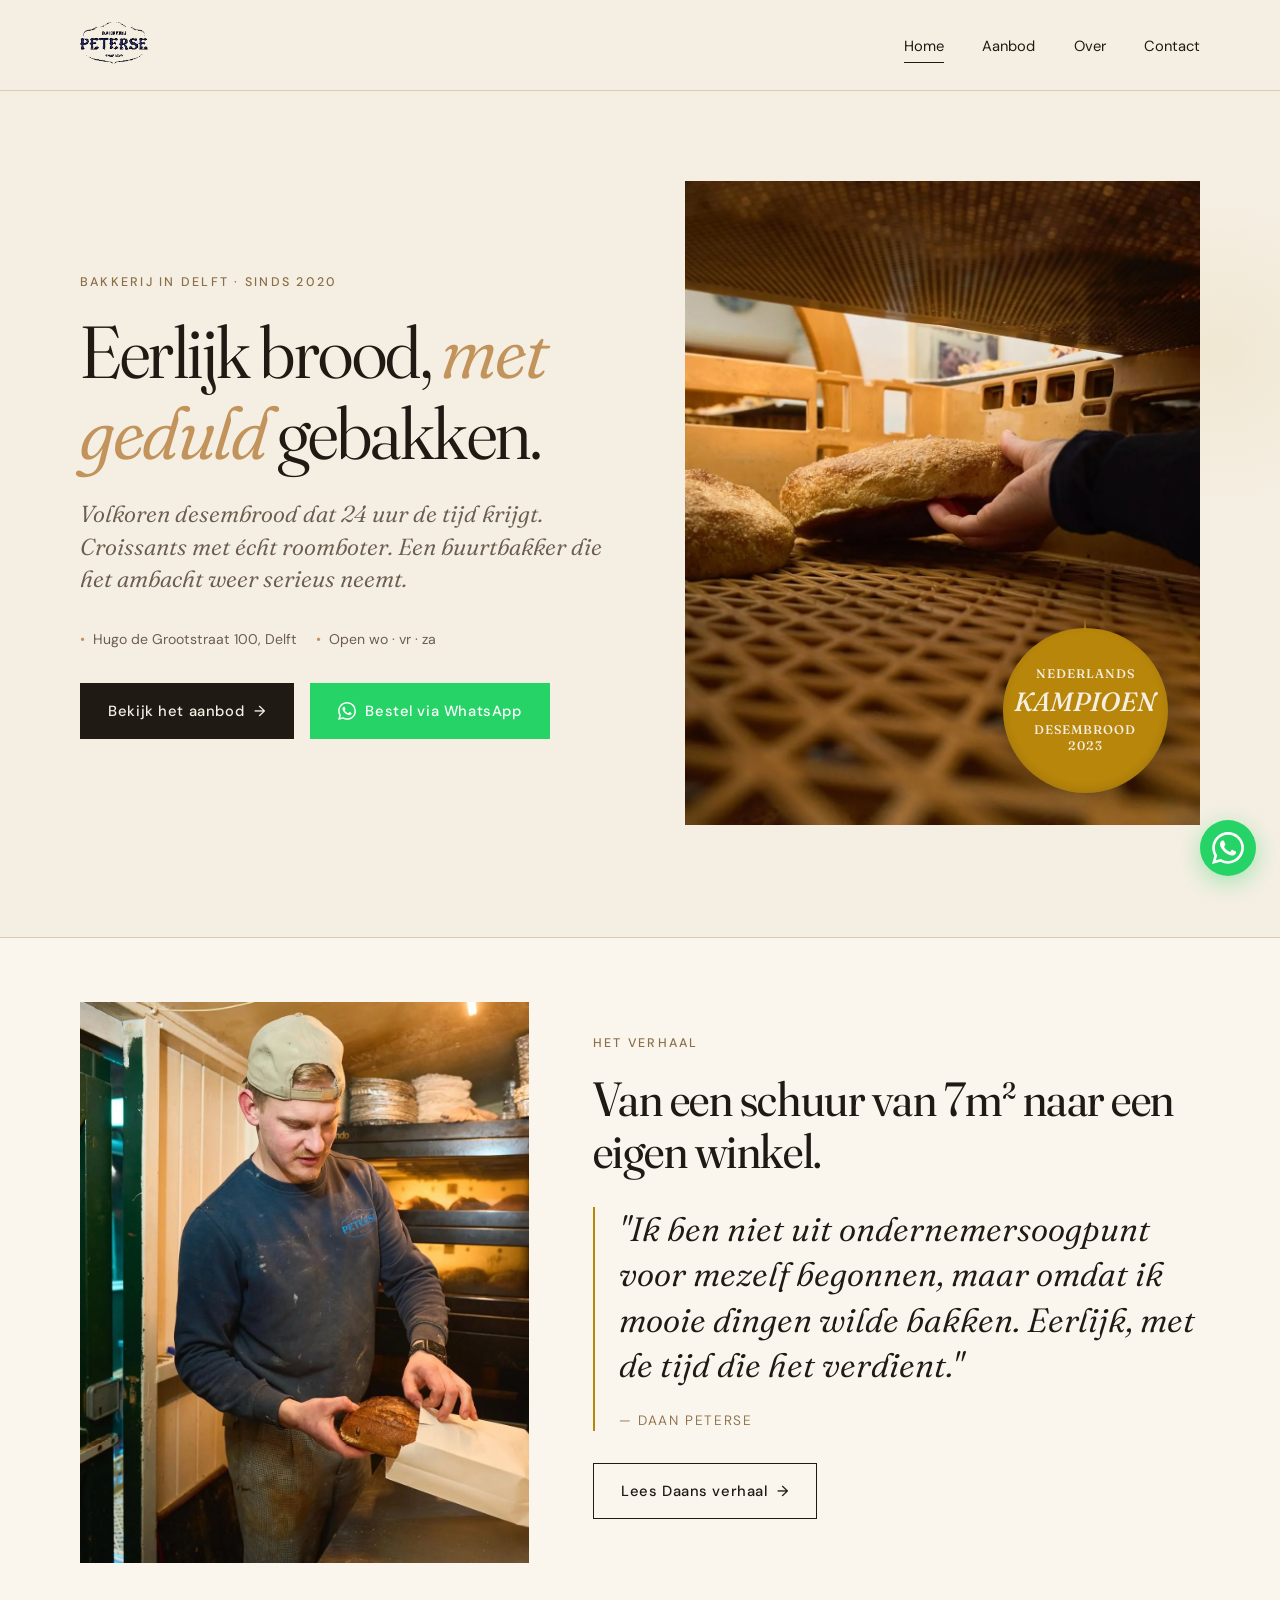
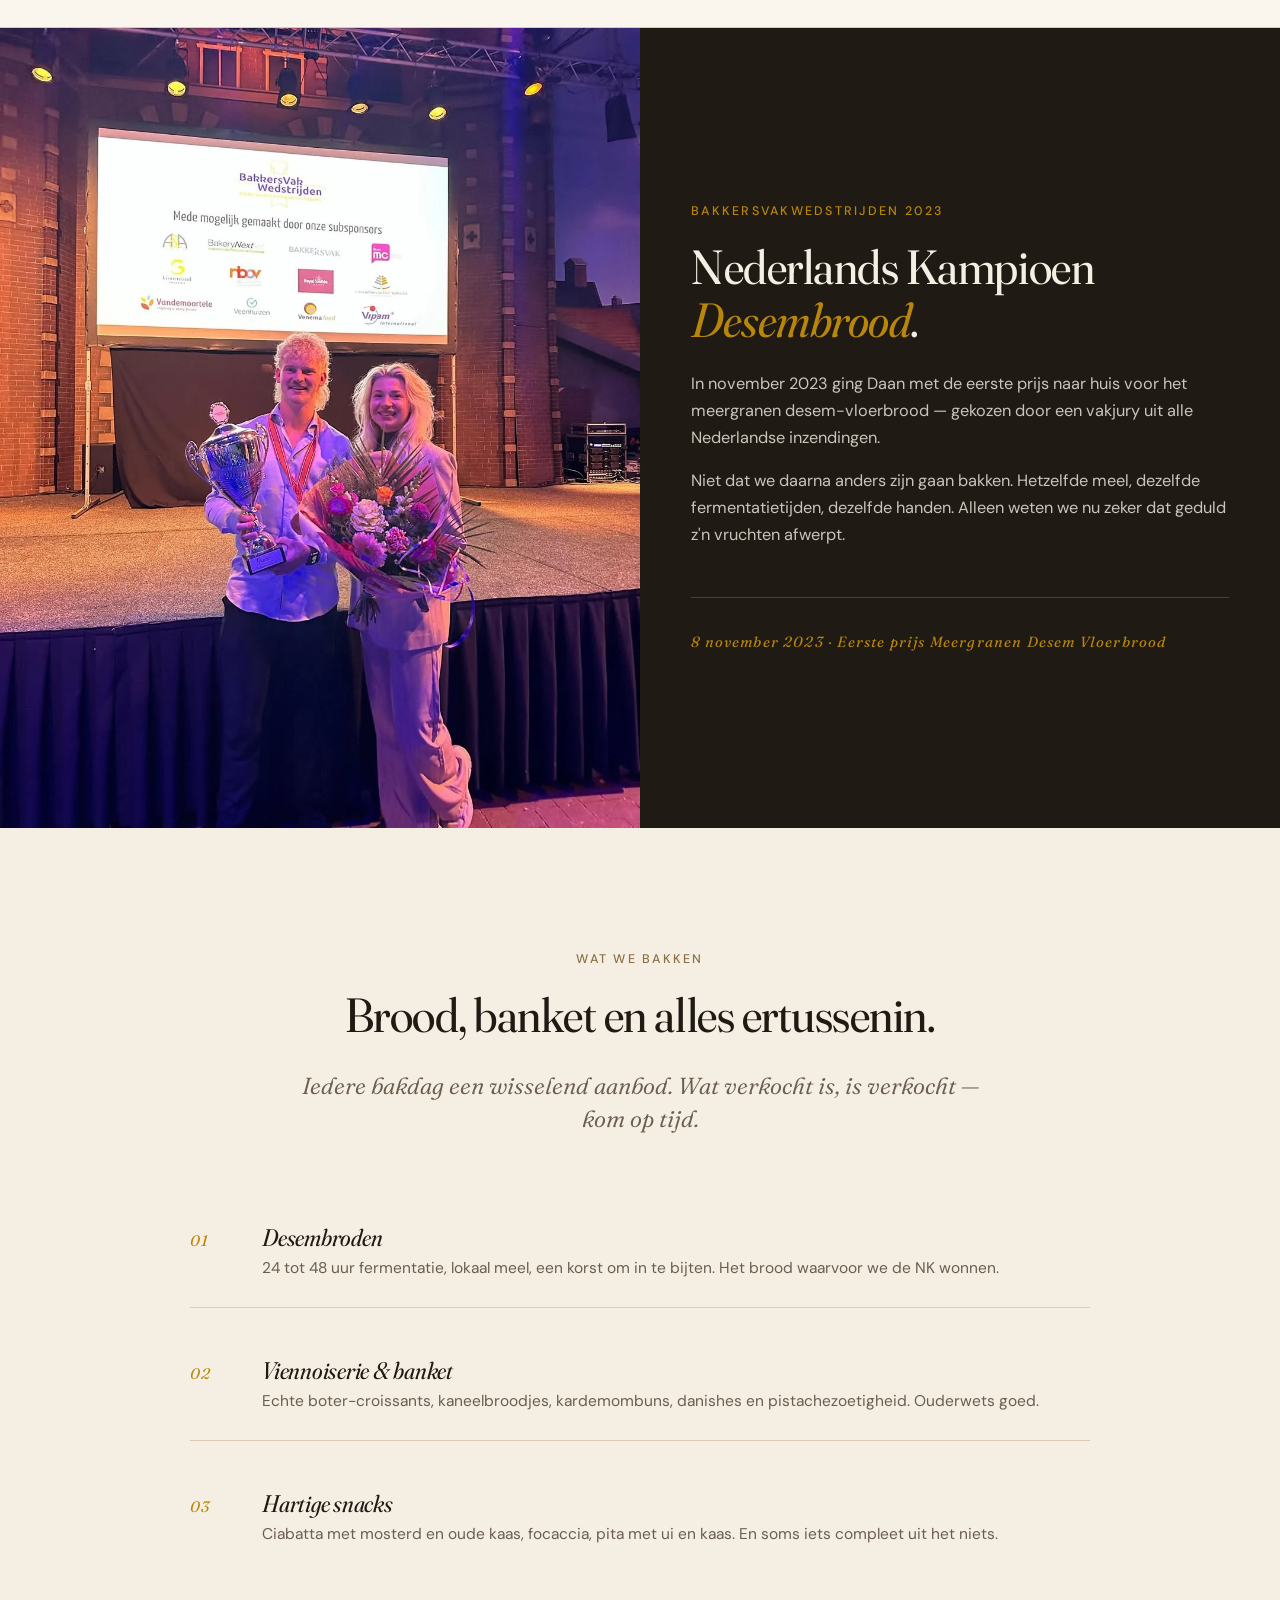
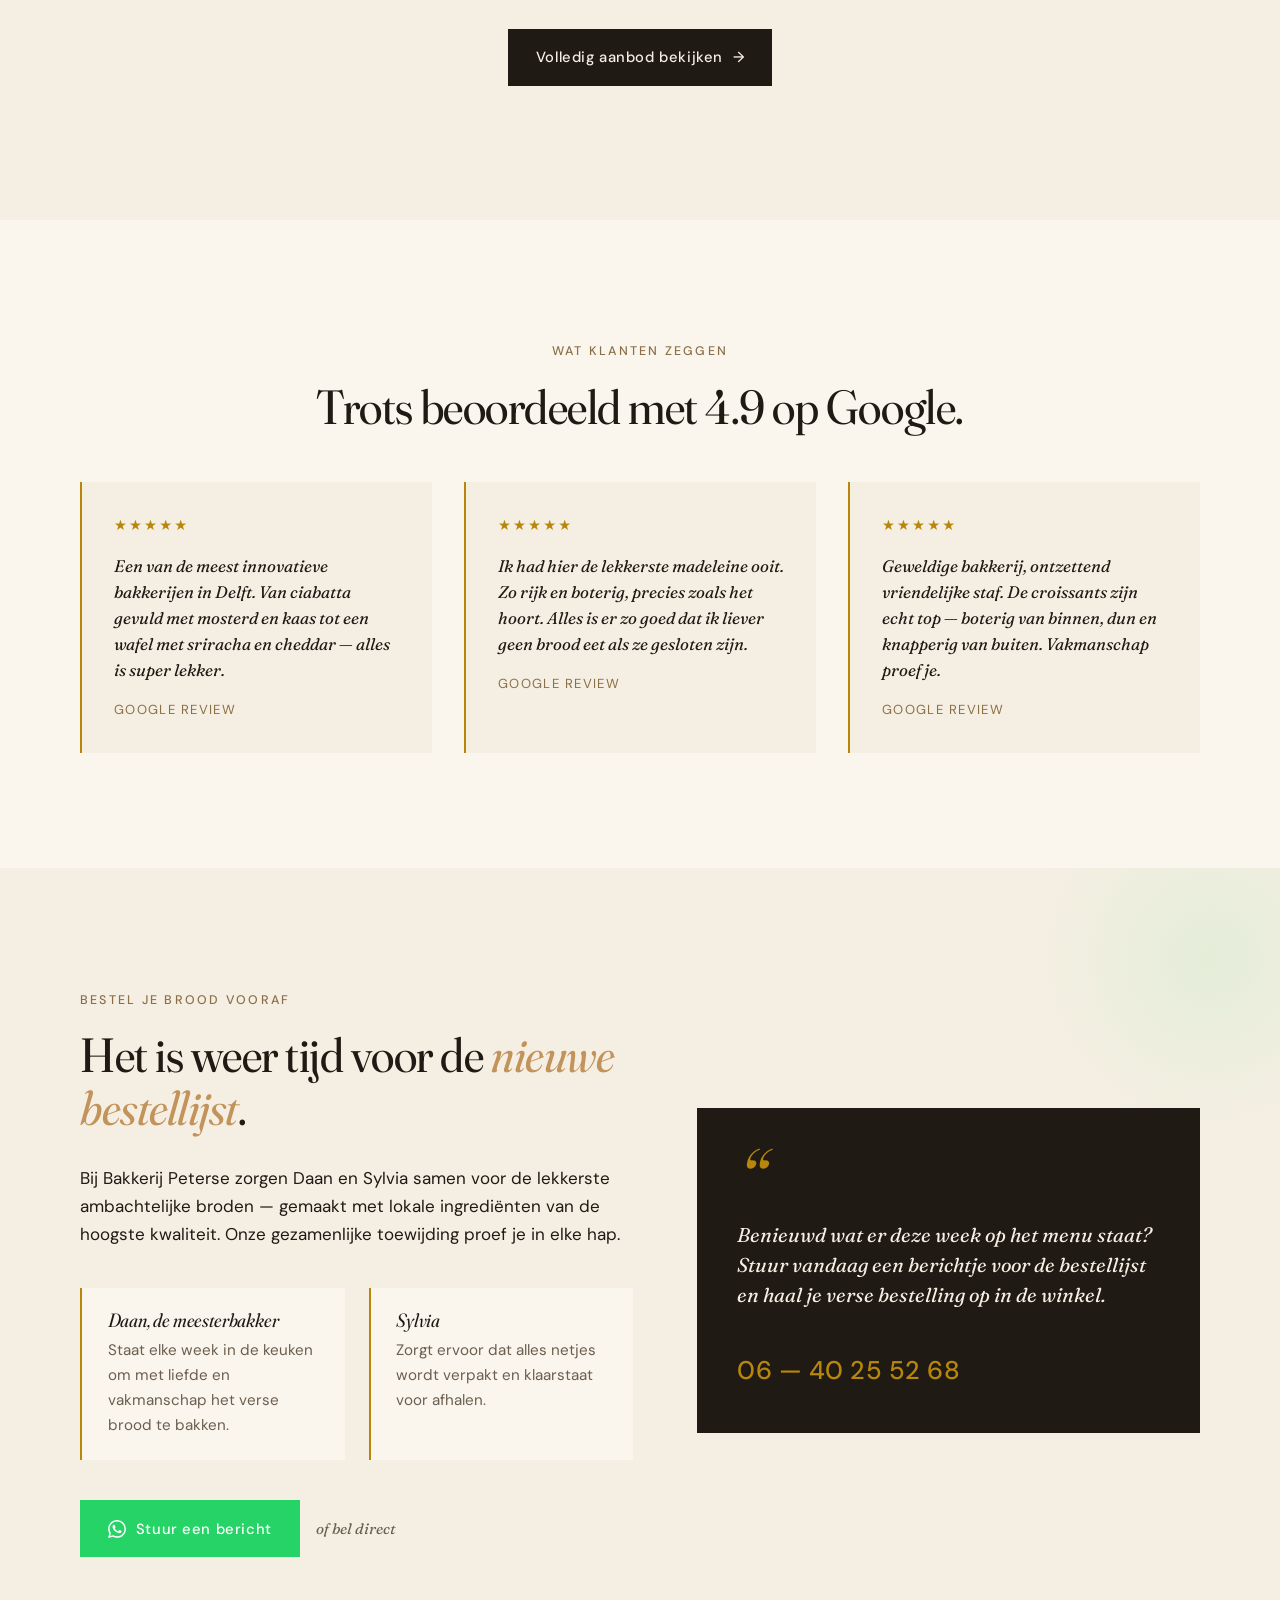
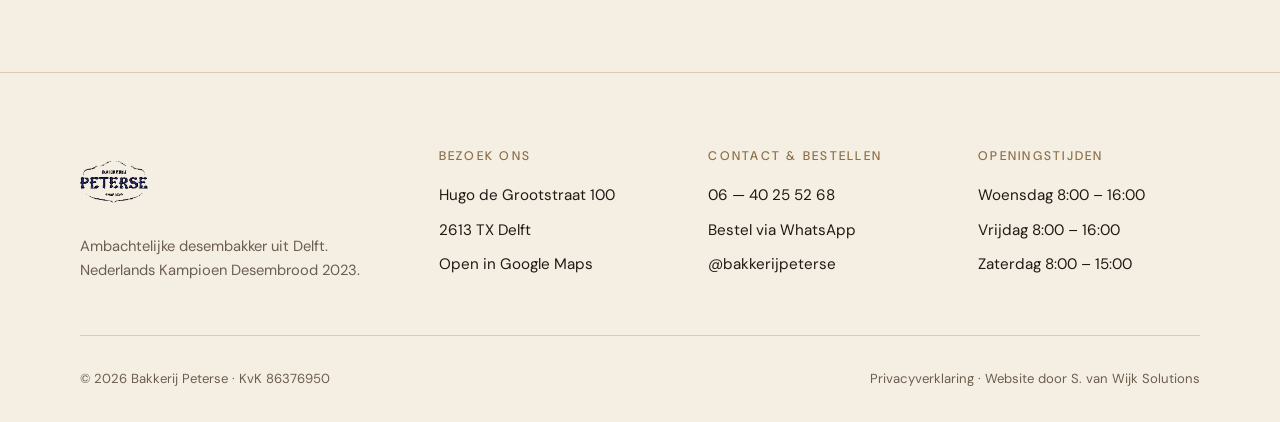
==== commit 187a10d9: "Add files via upload" ====
--- a/index.html
+++ b/index.html
@@ -5,8 +5,8 @@
   <meta name="viewport" content="width=device-width, initial-scale=1.0" />
 
   <!-- SEO -->
-  <title>Bakkerij Peterse Delft — Ambachtelijk desembrood, Nederlands Kampioen 2023</title>
-  <meta name="description" content="Ambachtelijke bakkerij in Delft. Verse desembroden, viennoiserie en banket van Daan en Sylvia Peterse — Nederlands Kampioen Desembrood 2023. Bestel via WhatsApp." />
+  <title>Bakkerij Peterse Delft — Ambachtelijk desembrood | NK 2023</title>
+  <meta name="description" content="Ambachtelijke bakkerij in Delft. Verse desembroden en viennoiserie van Daan en Sylvia Peterse — Nederlands Kampioen Desembrood 2023." />
   <meta name="robots" content="index, follow" />
   <link rel="canonical" href="https://www.bakkerijpeterse.nl/index.html" />
 
@@ -243,11 +243,11 @@
 
             <div class="bestel-team">
               <div class="bestel-team-member">
-                <h4>Daan, de meesterbakker</h4>
+                <h3>Daan, de meesterbakker</h3>
                 <p>Staat elke week in de keuken om met liefde en vakmanschap het verse brood te bakken.</p>
               </div>
               <div class="bestel-team-member">
-                <h4>Sylvia</h4>
+                <h3>Sylvia</h3>
                 <p>Zorgt ervoor dat alles netjes wordt verpakt en klaarstaat voor afhalen.</p>
               </div>
             </div>
--- a/style.css
+++ b/style.css
@@ -251,6 +251,13 @@
   opacity: 1;
 }
 
+/* WhatsApp float verbergen wanneer mobile menu open is */
+body.menu-open .whatsapp-float {
+  opacity: 0;
+  pointer-events: none;
+  transition: opacity 0.2s var(--ease);
+}
+
 /* ---------- Bestel-sectie (Daan & Sylvia) ---------- */
 .bestel-section {
   background: var(--cream);
@@ -296,7 +303,7 @@
   border-left: 2px solid var(--gold);
 }
 
-.bestel-team-member h4 {
+.bestel-team-member h3 {
   font-family: var(--font-display);
   font-style: italic;
   font-size: 1.2rem;
@@ -395,7 +402,7 @@
 }
 
 .logo img {
-  height: 56px;
+  height: 68px;
   width: auto;
   display: block;
   transition: transform 0.3s var(--ease);
@@ -445,7 +452,15 @@
   display: flex;
   flex-direction: column;
   gap: 5px;
-  padding: 0.5rem;
+  padding: 11px;
+  margin: -11px;
+  background: transparent;
+  position: relative;
+  z-index: 115;
+  min-width: 44px;
+  min-height: 44px;
+  align-items: center;
+  justify-content: center;
 }
 
 .menu-toggle span {
@@ -453,6 +468,7 @@
   height: 1.5px;
   background: var(--ink);
   transition: all 0.3s var(--ease);
+  display: block;
 }
 
 .menu-toggle.open span:nth-child(1) {
@@ -479,11 +495,13 @@
   padding: 0;
   transform: translateX(100%);
   transition: transform 0.4s var(--ease);
-  z-index: 99;
+  z-index: 110;
+  visibility: hidden;
 }
 
 .mobile-menu.open {
   transform: translateX(0);
+  visibility: visible;
 }
 
 .mobile-menu a {
@@ -569,13 +587,13 @@
   object-fit: cover;
 }
 
-/* Kampioens-zegel */
+/* Kampioens-zegel — schommelt als een opgehangen trofee */
 .champion-seal {
   position: absolute;
-  bottom: -28px;
-  right: -28px;
-  width: 150px;
-  height: 150px;
+  bottom: 1.5rem;
+  right: 1.5rem;
+  width: 130px;
+  height: 130px;
   background: var(--gold);
   color: var(--cream);
   border-radius: 50%;
@@ -585,29 +603,47 @@
   justify-content: center;
   text-align: center;
   font-family: var(--font-display);
-  font-size: 0.75rem;
+  font-size: 0.7rem;
   font-weight: 500;
   letter-spacing: 0.08em;
   text-transform: uppercase;
   line-height: 1.3;
-  box-shadow: 0 6px 30px rgba(31, 26, 20, 0.18);
+  box-shadow: 0 8px 28px rgba(31, 26, 20, 0.35), inset 0 -3px 8px rgba(31, 26, 20, 0.12);
   z-index: 2;
-  transform: rotate(-8deg);
-  animation: gentle-float 6s ease-in-out infinite;
+  transform-origin: top center;
+  animation: trophy-swing 5s ease-in-out infinite;
+}
+
+.champion-seal::before {
+  content: "";
+  position: absolute;
+  top: -10px;
+  left: 50%;
+  width: 2px;
+  height: 12px;
+  background: linear-gradient(to bottom, transparent, var(--gold));
+  transform: translateX(-50%);
 }
 
 .champion-seal strong {
-  font-size: 1.5rem;
+  font-size: 1.4rem;
   font-weight: 500;
   font-style: italic;
   display: block;
   margin: 0.15rem 0;
   letter-spacing: 0;
-}
-
-@keyframes gentle-float {
-  0%, 100% { transform: rotate(-8deg) translateY(0); }
-  50% { transform: rotate(-6deg) translateY(-6px); }
+  color: var(--cream);
+}
+
+@keyframes trophy-swing {
+  0%, 100% { transform: rotate(-6deg); }
+  25%      { transform: rotate(-10deg); }
+  50%      { transform: rotate(-3deg); }
+  75%      { transform: rotate(-9deg); }
+}
+
+@media (prefers-reduced-motion: reduce) {
+  .champion-seal { animation: none; transform: rotate(-6deg); }
 }
 
 /* ---------- Verhaal-snippet (Home) ---------- */
@@ -936,6 +972,7 @@
   font-style: italic;
   color: var(--crust);
   line-height: 1;
+  white-space: nowrap;
 }
 
 .over-stat .stat span {
@@ -1335,14 +1372,14 @@
   }
 
   .champion-seal {
-    width: 175px;
-    height: 175px;
-    bottom: -32px;
-    right: -32px;
+    width: 165px;
+    height: 165px;
+    bottom: 2rem;
+    right: 2rem;
     font-size: 0.78rem;
   }
 
-  .champion-seal strong { font-size: 1.7rem; }
+  .champion-seal strong { font-size: 1.65rem; }
 }
 
 /* Desktop — 1200px+ */
